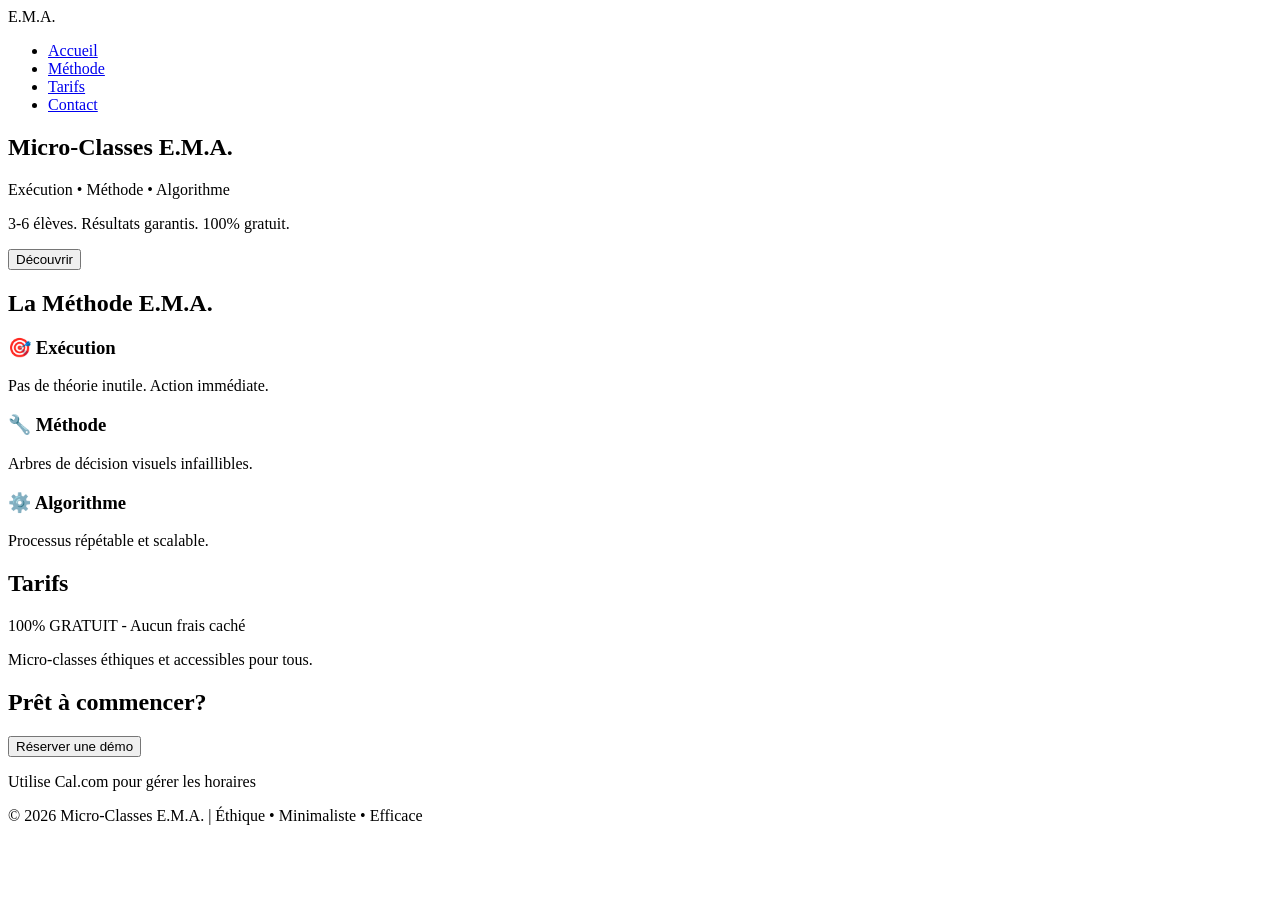
==== index.html @ 28895df2 "Create index.html" ====
<!DOCTYPE html>
<html lang="fr">
<head>
    <meta charset="UTF-8">
    <meta name="viewport" content="width=device-width, initial-scale=1.0">
    <title>Micro-Classes E.M.A. - Apprentissage Simplifié</title>
    <link rel="stylesheet" href="style.css">
</head>
<body>
    <nav class="navbar">
        <div class="logo">E.M.A.</div>
        <ul class="nav-links">
            <li><a href="#home">Accueil</a></li>
            <li><a href="#methode">Méthode</a></li>
            <li><a href="#tarifs">Tarifs</a></li>
            <li><a href="#contact">Contact</a></li>
        </ul>
    </nav>

    <section id="home" class="hero">
        <h1>Micro-Classes E.M.A.</h1>
        <p>Exécution • Méthode • Algorithme</p>
        <p class="subtitle">3-6 élèves. Résultats garantis. 100% gratuit.</p>
        <button class="btn-primary" onclick="scrollTo('#methode')">Découvrir</button>
    </section>

    <section id="methode" class="method">
        <h2>La Méthode E.M.A.</h2>
        <div class="cards">
            <div class="card">
                <h3>🎯 Exécution</h3>
                <p>Pas de théorie inutile. Action immédiate.</p>
            </div>
            <div class="card">
                <h3>🔧 Méthode</h3>
                <p>Arbres de décision visuels infaillibles.</p>
            </div>
            <div class="card">
                <h3>⚙️ Algorithme</h3>
                <p>Processus répétable et scalable.</p>
            </div>
        </div>
    </section>

    <section id="tarifs" class="pricing">
        <h2>Tarifs</h2>
        <p>100% GRATUIT - Aucun frais caché</p>
        <p class="note">Micro-classes éthiques et accessibles pour tous.</p>
    </section>

    <section id="contact" class="contact">
        <h2>Prêt à commencer?</h2>
        <button class="btn-primary" onclick="openCalendar()">Réserver une démo</button>
        <p class="calendar-note">Utilise Cal.com pour gérer les horaires</p>
    </section>

    <footer>
        <p>&copy; 2026 Micro-Classes E.M.A. | Éthique • Minimaliste • Efficace</p>
    </footer>

    <script src="script.js"></script>
</body>
</html>
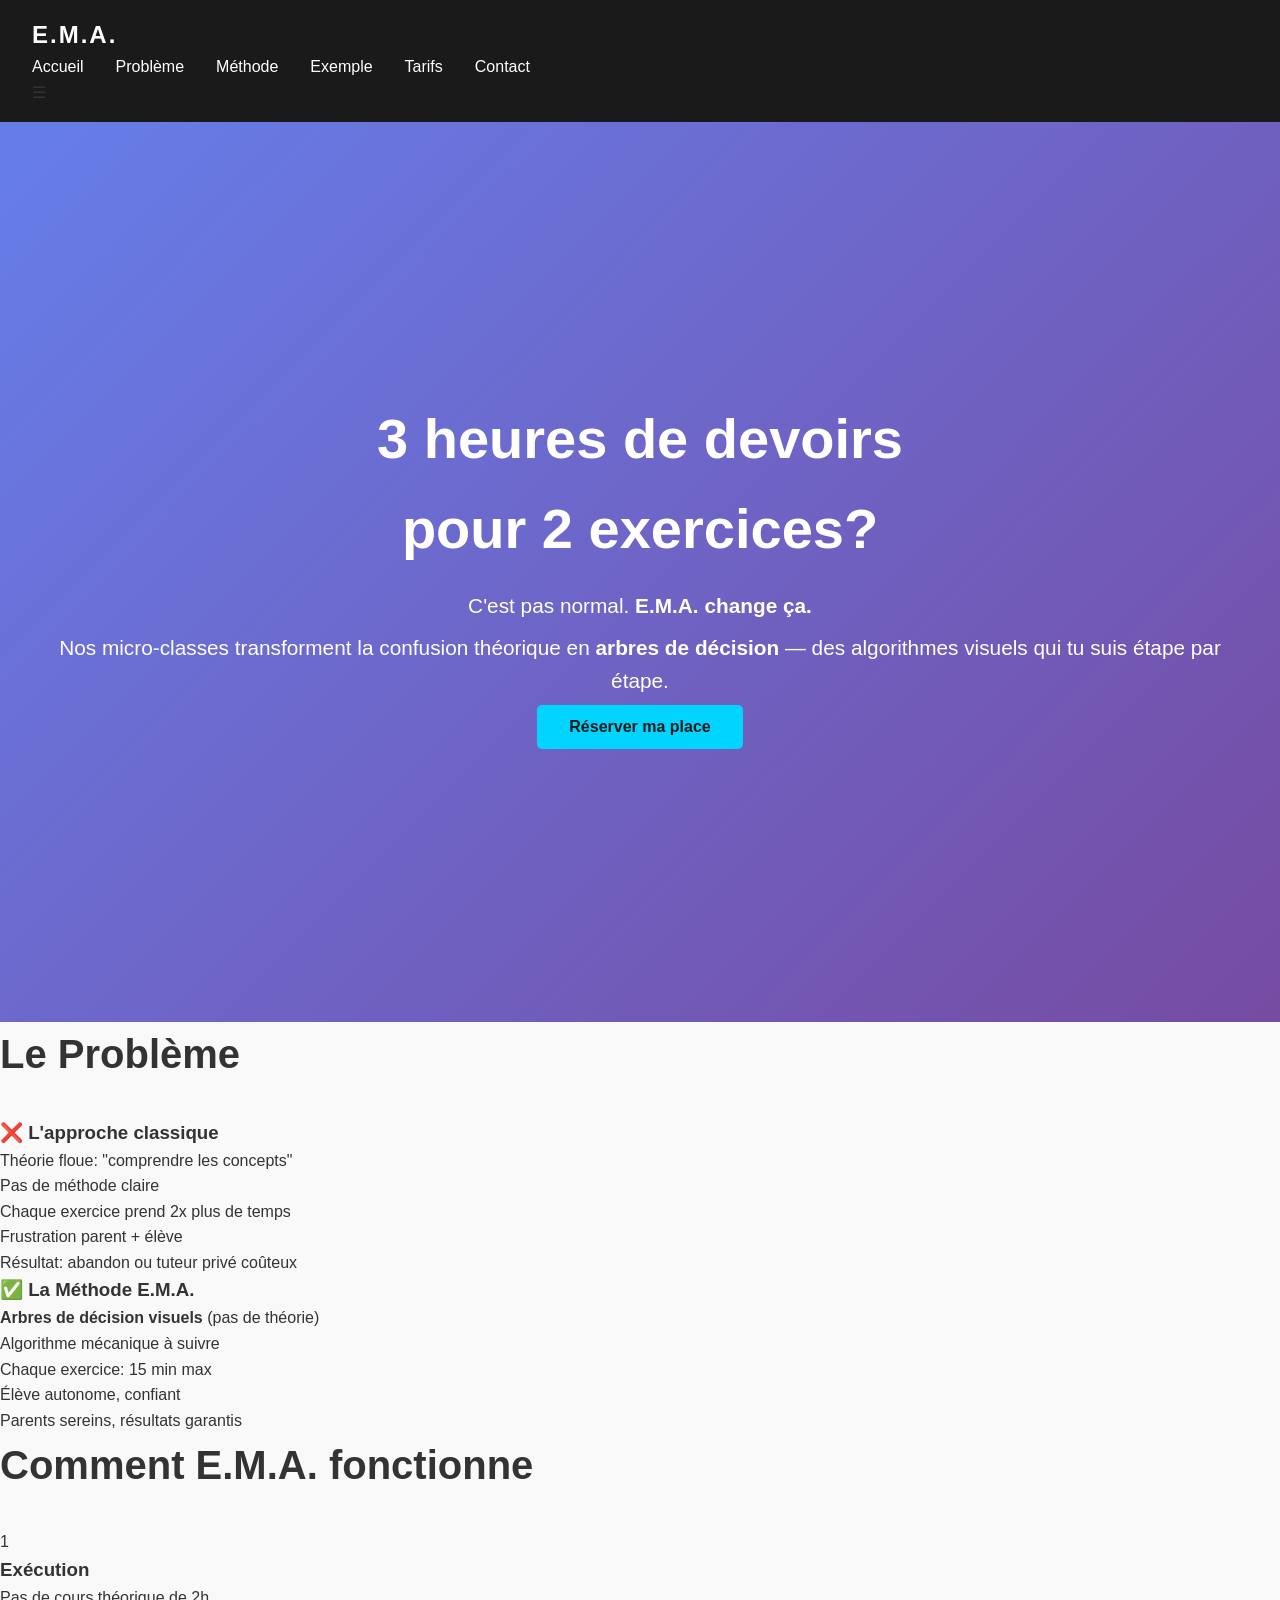
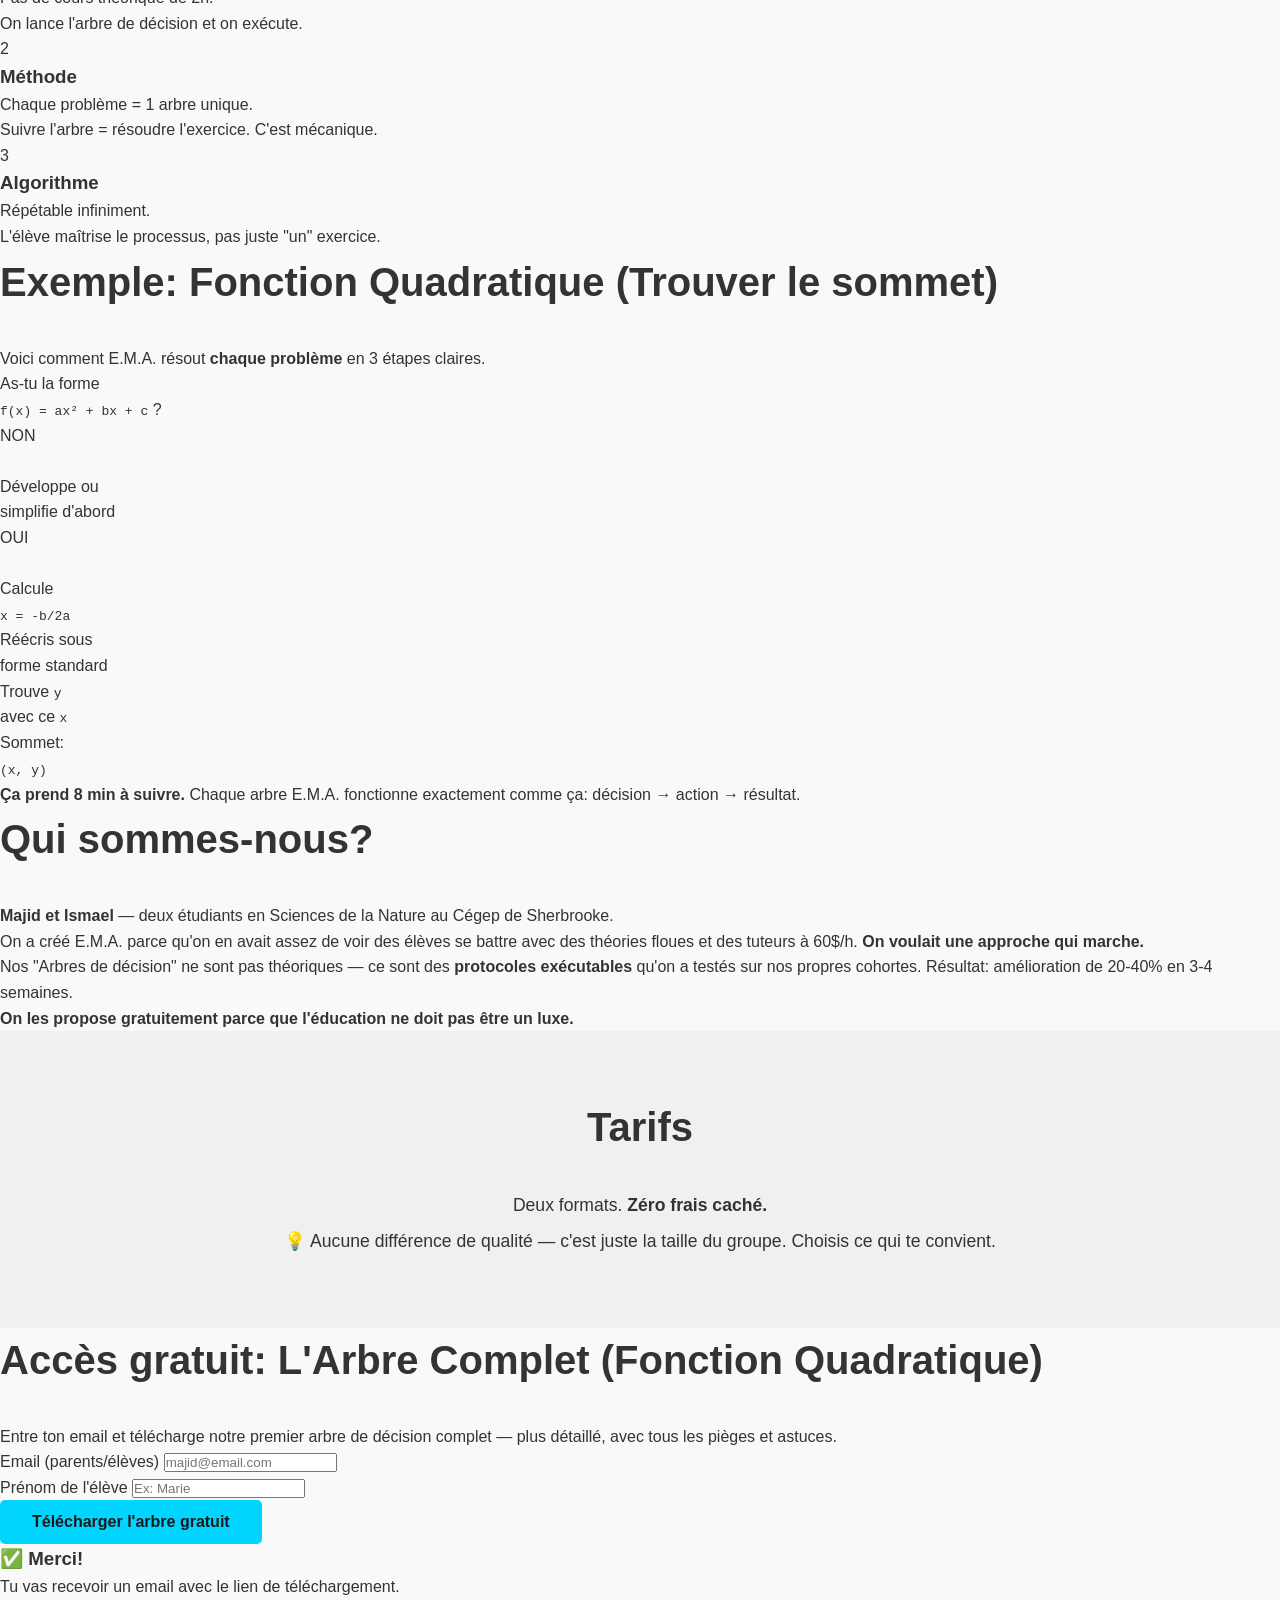
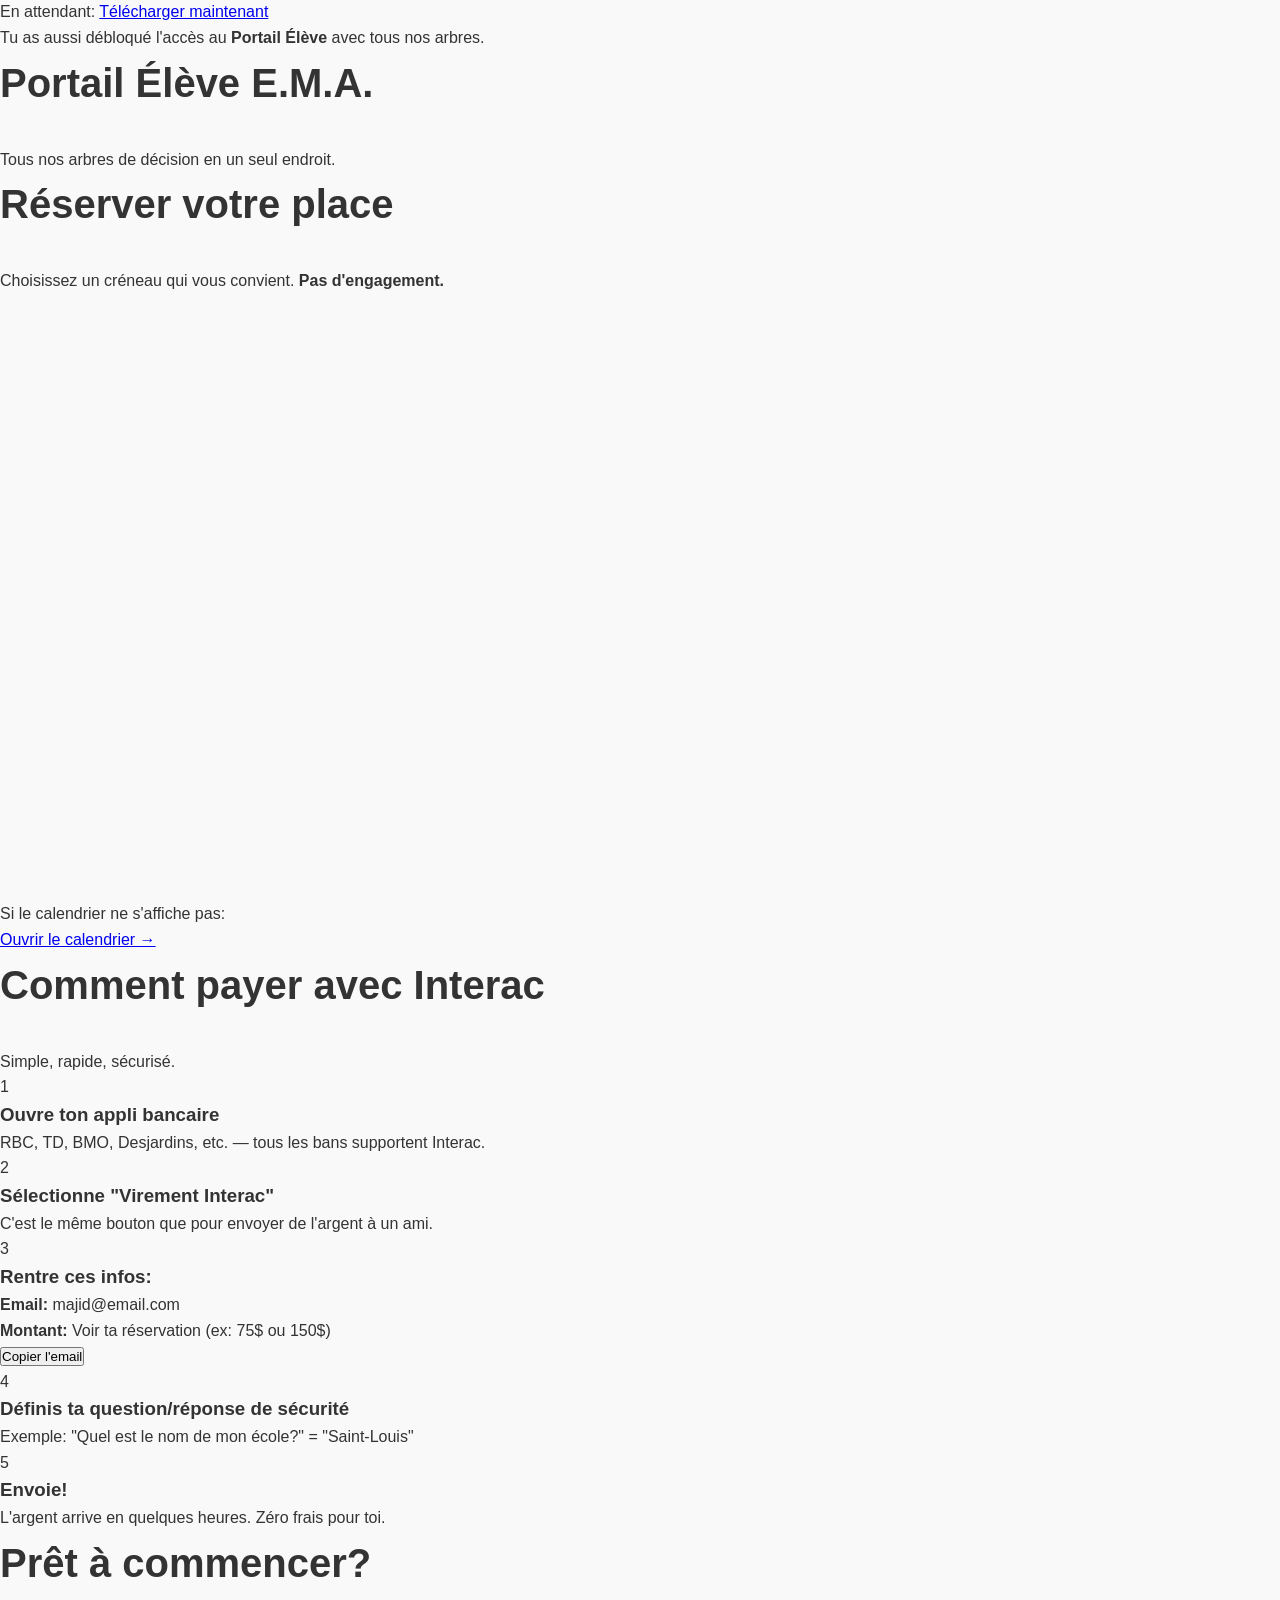
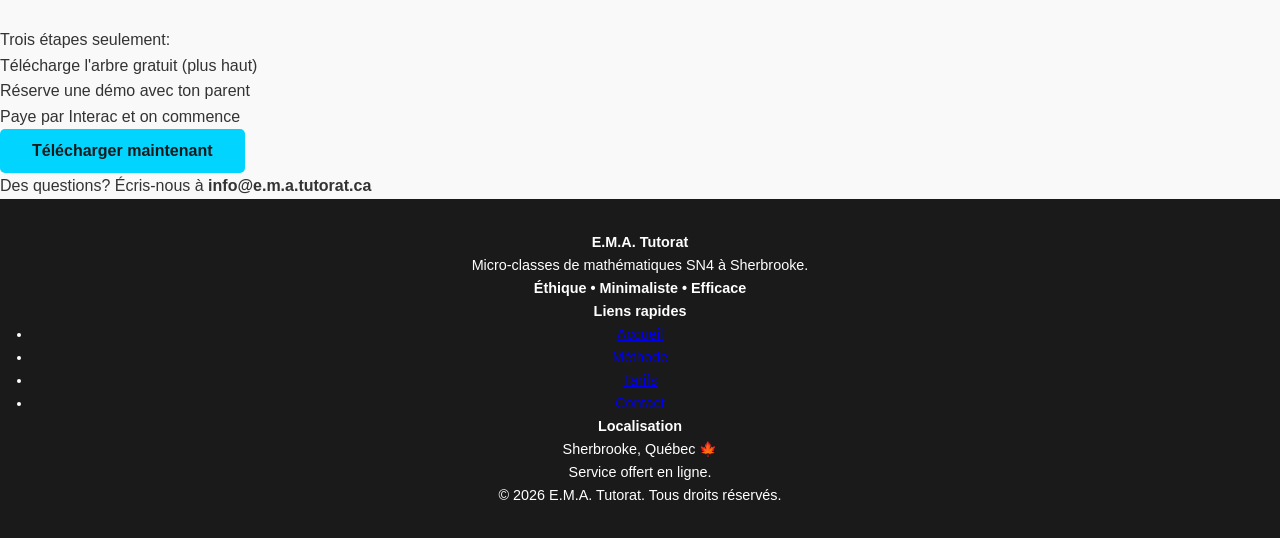
==== commit e860c8be: "Update index.html" ====
--- a/index.html
+++ b/index.html
@@ -3,61 +3,428 @@
 <head>
     <meta charset="UTF-8">
     <meta name="viewport" content="width=device-width, initial-scale=1.0">
-    <title>Micro-Classes E.M.A. - Apprentissage Simplifié</title>
+    <meta name="description" content="E.M.A. Tutorat - Micro-classes de mathématiques SN4 à Sherbrooke. Arbres de décision algorithmiques. Résultats garantis.">
+    <meta property="og:title" content="E.M.A. Tutorat - Apprentissage Simplifié">
+    <meta property="og:description" content="3-6 élèves. Exécution • Méthode • Algorithme">
+    <meta property="og:image" content="data:image/svg+xml,%3Csvg xmlns='http://www.w3.org/2000/svg' viewBox='0 0 1200 630'%3E%3Crect fill='%237C3AED' width='1200' height='630'/%3E%3Ctext x='50%25' y='50%25' dominant-baseline='middle' text-anchor='middle' font-size='96' fill='white' font-family='system-ui, sans-serif' font-weight='bold'%3EE.M.A. TUTORAT%3C/text%3E%3C/svg%3E">
+    <meta name="theme-color" content="#7C3AED">
+    
+    <!-- Favicon inline SVG -->
+    <link rel="icon" href="data:image/svg+xml,<svg xmlns='http://www.w3.org/2000/svg' viewBox='0 0 100 100'><circle cx='50' cy='50' r='45' fill='%237C3AED'/><text x='50' y='60' text-anchor='middle' font-size='60' fill='white' font-family='system-ui' font-weight='bold'>E</text></svg>">
+    
+    <!-- SEO Local (JSON-LD) -->
+    <script type="application/ld+json">
+    {
+      "@context": "https://schema.org",
+      "@type": "LocalBusiness",
+      "name": "E.M.A. Tutorat",
+      "description": "Micro-classes de mathématiques SN4",
+      "url": "https://amharokad-code.github.io/micro-classes-ema/",
+      "telephone": "+1-819-XXX-XXXX",
+      "address": {
+        "@type": "PostalAddress",
+        "streetAddress": "Sherbrooke",
+        "addressLocality": "Sherbrooke",
+        "addressRegion": "QC",
+        "postalCode": "J1H",
+        "addressCountry": "CA"
+      },
+      "areaServed": "Sherbrooke, Quebec",
+      "serviceType": "Tutorat en Mathématiques"
+    }
+    </script>
+    
+    <title>E.M.A. Tutorat | Micro-Classes de Mathématiques SN4 à Sherbrooke</title>
     <link rel="stylesheet" href="style.css">
 </head>
 <body>
-    <nav class="navbar">
+
+<!-- ========== NAVBAR ========== -->
+<nav class="navbar">
+    <div class="navbar-container">
         <div class="logo">E.M.A.</div>
         <ul class="nav-links">
-            <li><a href="#home">Accueil</a></li>
-            <li><a href="#methode">Méthode</a></li>
-            <li><a href="#tarifs">Tarifs</a></li>
-            <li><a href="#contact">Contact</a></li>
+            <li><a href="#hero" class="nav-link">Accueil</a></li>
+            <li><a href="#probleme" class="nav-link">Problème</a></li>
+            <li><a href="#methode" class="nav-link">Méthode</a></li>
+            <li><a href="#arbre" class="nav-link">Exemple</a></li>
+            <li><a href="#tarifs" class="nav-link">Tarifs</a></li>
+            <li><a href="#contact" class="nav-link">Contact</a></li>
         </ul>
-    </nav>
-
-    <section id="home" class="hero">
-        <h1>Micro-Classes E.M.A.</h1>
-        <p>Exécution • Méthode • Algorithme</p>
-        <p class="subtitle">3-6 élèves. Résultats garantis. 100% gratuit.</p>
-        <button class="btn-primary" onclick="scrollTo('#methode')">Découvrir</button>
-    </section>
-
-    <section id="methode" class="method">
-        <h2>La Méthode E.M.A.</h2>
-        <div class="cards">
-            <div class="card">
-                <h3>🎯 Exécution</h3>
-                <p>Pas de théorie inutile. Action immédiate.</p>
-            </div>
-            <div class="card">
-                <h3>🔧 Méthode</h3>
-                <p>Arbres de décision visuels infaillibles.</p>
-            </div>
-            <div class="card">
-                <h3>⚙️ Algorithme</h3>
-                <p>Processus répétable et scalable.</p>
-            </div>
-        </div>
-    </section>
-
-    <section id="tarifs" class="pricing">
+        <div class="mobile-toggle">☰</div>
+    </div>
+</nav>
+
+<!-- ========== HERO / ACCROCHE ========== -->
+<section id="hero" class="hero">
+    <div class="hero-content">
+        <h1 class="hero-title">
+            <span class="pain">3 heures de devoirs</span><br>
+            <span class="contrast">pour 2 exercices?</span>
+        </h1>
+        <p class="hero-subtitle">
+            C'est pas normal. <strong>E.M.A. change ça.</strong>
+        </p>
+        <p class="hero-description">
+            Nos micro-classes transforment la confusion théorique en <strong>arbres de décision</strong> — des algorithmes visuels qui tu suis étape par étape.
+        </p>
+        <button class="btn-primary btn-hero" onclick="scrollToSection('#lead-magnet')">
+            Réserver ma place
+        </button>
+    </div>
+</section>
+
+<!-- ========== SECTION PROBLÈME / SOLUTION ========== -->
+<section id="probleme" class="problem-solution">
+    <div class="container">
+        <h2>Le Problème</h2>
+        <div class="two-column">
+            <div class="col">
+                <h3>❌ L'approche classique</h3>
+                <ul>
+                    <li>Théorie floue: "comprendre les concepts"</li>
+                    <li>Pas de méthode claire</li>
+                    <li>Chaque exercice prend 2x plus de temps</li>
+                    <li>Frustration parent + élève</li>
+                    <li>Résultat: abandon ou tuteur privé coûteux</li>
+                </ul>
+            </div>
+            <div class="col">
+                <h3>✅ La Méthode E.M.A.</h3>
+                <ul>
+                    <li><strong>Arbres de décision visuels</strong> (pas de théorie)</li>
+                    <li>Algorithme mécanique à suivre</li>
+                    <li>Chaque exercice: 15 min max</li>
+                    <li>Élève autonome, confiant</li>
+                    <li>Parents sereins, résultats garantis</li>
+                </ul>
+            </div>
+        </div>
+    </div>
+</section>
+
+<!-- ========== SECTION MÉTHODE ========== -->
+<section id="methode" class="method-section">
+    <div class="container">
+        <h2>Comment E.M.A. fonctionne</h2>
+        <div class="method-grid">
+            <div class="method-card">
+                <div class="method-number">1</div>
+                <h3>Exécution</h3>
+                <p>
+                    Pas de cours théorique de 2h. <br>
+                    On lance l'arbre de décision et on exécute.
+                </p>
+            </div>
+            <div class="method-card">
+                <div class="method-number">2</div>
+                <h3>Méthode</h3>
+                <p>
+                    Chaque problème = 1 arbre unique. <br>
+                    Suivre l'arbre = résoudre l'exercice. C'est mécanique.
+                </p>
+            </div>
+            <div class="method-card">
+                <div class="method-number">3</div>
+                <h3>Algorithme</h3>
+                <p>
+                    Répétable infiniment. <br>
+                    L'élève maîtrise le processus, pas juste "un" exercice.
+                </p>
+            </div>
+        </div>
+    </div>
+</section>
+
+<!-- ========== SECTION ARBRE VISUEL ========== -->
+<section id="arbre" class="tree-section">
+    <div class="container">
+        <h2>Exemple: Fonction Quadratique (Trouver le sommet)</h2>
+        <p class="section-subtitle">
+            Voici comment E.M.A. résout <strong>chaque problème</strong> en 3 étapes claires.
+        </p>
+        
+        <!-- Arbre de décision en CSS -->
+        <div class="decision-tree">
+            <div class="tree-node root">
+                <span class="node-text">As-tu la forme<br><code>f(x) = ax² + bx + c</code> ?</span>
+            </div>
+            
+            <div class="tree-branches">
+                <div class="branch left-branch"></div>
+                <div class="branch right-branch"></div>
+            </div>
+            
+            <div class="tree-level-2">
+                <div class="tree-node child">
+                    <span class="node-text">NON<br><br>Développe ou<br>simplifie d'abord</span>
+                </div>
+                <div class="tree-node child">
+                    <span class="node-text">OUI<br><br>Calcule<br><code>x = -b/2a</code></span>
+                </div>
+            </div>
+            
+            <div class="tree-branches-2">
+                <div class="branch-2 left"></div>
+                <div class="branch-2 right"></div>
+            </div>
+            
+            <div class="tree-level-3">
+                <div class="tree-node leaf">
+                    <span class="node-text">Réécris sous<br>forme standard</span>
+                </div>
+                <div class="tree-node leaf">
+                    <span class="node-text">Trouve <code>y</code><br>avec ce <code>x</code></span>
+                </div>
+                <div class="tree-node leaf">
+                    <span class="node-text">Sommet:<br><code>(x, y)</code></span>
+                </div>
+            </div>
+        </div>
+        
+        <p class="tree-note">
+            <strong>Ça prend 8 min à suivre.</strong> Chaque arbre E.M.A. fonctionne exactement comme ça: décision → action → résultat.
+        </p>
+    </div>
+</section>
+
+<!-- ========== SECTION QUI SOMMES-NOUS ========== -->
+<section id="about" class="about">
+    <div class="container">
+        <h2>Qui sommes-nous?</h2>
+        <div class="about-content">
+            <p>
+                <strong>Majid et Ismael</strong> — deux étudiants en Sciences de la Nature au Cégep de Sherbrooke.
+            </p>
+            <p>
+                On a créé E.M.A. parce qu'on en avait assez de voir des élèves se battre avec des théories floues 
+                et des tuteurs à 60$/h. <strong>On voulait une approche qui marche.</strong>
+            </p>
+            <p>
+                Nos "Arbres de décision" ne sont pas théoriques — ce sont des <strong>protocoles exécutables</strong> 
+                qu'on a testés sur nos propres cohortes. Résultat: amélioration de 20-40% en 3-4 semaines.
+            </p>
+            <p>
+                <strong>On les propose gratuitement parce que l'éducation ne doit pas être un luxe.</strong>
+            </p>
+        </div>
+    </div>
+</section>
+
+<!-- ========== SECTION TARIFS ========== -->
+<section id="tarifs" class="pricing">
+    <div class="container">
         <h2>Tarifs</h2>
-        <p>100% GRATUIT - Aucun frais caché</p>
-        <p class="note">Micro-classes éthiques et accessibles pour tous.</p>
-    </section>
-
-    <section id="contact" class="contact">
+        <p class="pricing-subtitle">
+            Deux formats. <strong>Zéro frais caché.</strong>
+        </p>
+        
+        <div class="pricing-grid" id="pricing-grid">
+            <!-- Généré par JavaScript depuis CONFIG.TARIFS -->
+        </div>
+        
+        <p class="pricing-note">
+            💡 Aucune différence de qualité — c'est juste la taille du groupe. Choisis ce qui te convient.
+        </p>
+    </div>
+</section>
+
+<!-- ========== SECTION LEAD MAGNET ========== -->
+<section id="lead-magnet" class="lead-magnet">
+    <div class="container">
+        <h2>Accès gratuit: L'Arbre Complet (Fonction Quadratique)</h2>
+        <p class="lead-subtitle">
+            Entre ton email et télécharge notre premier arbre de décision complet — plus détaillé, avec tous les pièges et astuces.
+        </p>
+        
+        <form id="lead-form" class="lead-form">
+            <div class="form-group">
+                <label for="email">Email (parents/élèves)</label>
+                <input 
+                    type="email" 
+                    id="email" 
+                    name="email" 
+                    placeholder="majid@email.com"
+                    required
+                >
+            </div>
+            
+            <div class="form-group">
+                <label for="nom">Prénom de l'élève</label>
+                <input 
+                    type="text" 
+                    id="nom" 
+                    name="nom" 
+                    placeholder="Ex: Marie"
+                    required
+                >
+            </div>
+            
+            <button type="submit" class="btn-primary">
+                Télécharger l'arbre gratuit
+            </button>
+        </form>
+        
+        <div id="form-confirmation" class="form-confirmation hidden">
+            <h3>✅ Merci!</h3>
+            <p>Tu vas recevoir un email avec le lien de téléchargement.</p>
+            <p>
+                En attendant: 
+                <a href="#" id="direct-download-link" target="_blank" class="btn-link">
+                    Télécharger maintenant
+                </a>
+            </p>
+            <p class="confirmation-note">
+                Tu as aussi débloqué l'accès au <strong>Portail Élève</strong> avec tous nos arbres.
+            </p>
+        </div>
+    </div>
+</section>
+
+<!-- ========== SECTION PORTAIL ÉLÈVE ========== -->
+<section id="portal" class="portal hidden">
+    <div class="container">
+        <h2>Portail Élève E.M.A.</h2>
+        <p class="portal-subtitle">
+            Tous nos arbres de décision en un seul endroit.
+        </p>
+        
+        <div class="portal-grid" id="portal-grid">
+            <!-- Généré par JavaScript depuis CONFIG.ARBRES -->
+        </div>
+    </div>
+</section>
+
+<!-- ========== SECTION RÉSERVATION ========== -->
+<section id="reservation" class="reservation">
+    <div class="container">
+        <h2>Réserver votre place</h2>
+        <p class="reservation-subtitle">
+            Choisissez un créneau qui vous convient. <strong>Pas d'engagement.</strong>
+        </p>
+        
+        <!-- Cal.com embed -->
+        <div class="calendar-embed">
+            <iframe 
+                src="https://cal.com/majid/micro-classe?embed=true&layout=month"
+                style="border:none;border-radius:12px;width:100%;height:600px;"
+                frameborder="0"
+                title="Calendrier de réservation E.M.A."
+            ></iframe>
+        </div>
+        
+        <!-- Fallback si l'embed ne charge pas -->
+        <div class="calendar-fallback">
+            <p>Si le calendrier ne s'affiche pas:</p>
+            <a href="https://cal.com/majid/micro-classe" target="_blank" class="btn-secondary">
+                Ouvrir le calendrier →
+            </a>
+        </div>
+    </div>
+</section>
+
+<!-- ========== SECTION PAIEMENT INTERAC ========== -->
+<section id="interac" class="interac-payment">
+    <div class="container">
+        <h2>Comment payer avec Interac</h2>
+        <p class="interac-subtitle">
+            Simple, rapide, sécurisé.
+        </p>
+        
+        <div class="interac-steps">
+            <div class="step">
+                <div class="step-number">1</div>
+                <h3>Ouvre ton appli bancaire</h3>
+                <p>RBC, TD, BMO, Desjardins, etc. — tous les bans supportent Interac.</p>
+            </div>
+            
+            <div class="step">
+                <div class="step-number">2</div>
+                <h3>Sélectionne "Virement Interac"</h3>
+                <p>C'est le même bouton que pour envoyer de l'argent à un ami.</p>
+            </div>
+            
+            <div class="step">
+                <div class="step-number">3</div>
+                <h3>Rentre ces infos:</h3>
+                <div class="interac-details">
+                    <p><strong>Email:</strong> <span id="interac-email-display">majid@email.com</span></p>
+                    <p><strong>Montant:</strong> Voir ta réservation (ex: 75$ ou 150$)</p>
+                    <button class="btn-copy" onclick="copyToClipboard(document.getElementById('interac-email-display').textContent)">
+                        Copier l'email
+                    </button>
+                </div>
+            </div>
+            
+            <div class="step">
+                <div class="step-number">4</div>
+                <h3>Définis ta question/réponse de sécurité</h3>
+                <p>Exemple: "Quel est le nom de mon école?" = "Saint-Louis"</p>
+            </div>
+            
+            <div class="step">
+                <div class="step-number">5</div>
+                <h3>Envoie!</h3>
+                <p>L'argent arrive en quelques heures. Zéro frais pour toi.</p>
+            </div>
+        </div>
+    </div>
+</section>
+
+<!-- ========== SECTION CONTACT CTA ========== -->
+<section id="contact" class="contact-cta">
+    <div class="container">
         <h2>Prêt à commencer?</h2>
-        <button class="btn-primary" onclick="openCalendar()">Réserver une démo</button>
-        <p class="calendar-note">Utilise Cal.com pour gérer les horaires</p>
-    </section>
-
-    <footer>
-        <p>&copy; 2026 Micro-Classes E.M.A. | Éthique • Minimaliste • Efficace</p>
-    </footer>
-
-    <script src="script.js"></script>
+        <p>
+            Trois étapes seulement:
+        </p>
+        <ol class="cta-steps">
+            <li>Télécharge l'arbre gratuit (plus haut)</li>
+            <li>Réserve une démo avec ton parent</li>
+            <li>Paye par Interac et on commence</li>
+        </ol>
+        
+        <button class="btn-primary btn-large" onclick="scrollToSection('#lead-magnet')">
+            Télécharger maintenant
+        </button>
+        
+        <p class="contact-note">
+            Des questions? Écris-nous à <strong>info@e.m.a.tutorat.ca</strong>
+        </p>
+    </div>
+</section>
+
+<!-- ========== FOOTER ========== -->
+<footer class="footer">
+    <div class="container">
+        <div class="footer-content">
+            <div class="footer-section">
+                <h4>E.M.A. Tutorat</h4>
+                <p>Micro-classes de mathématiques SN4 à Sherbrooke.</p>
+                <p><strong>Éthique • Minimaliste • Efficace</strong></p>
+            </div>
+            <div class="footer-section">
+                <h4>Liens rapides</h4>
+                <ul>
+                    <li><a href="#hero">Accueil</a></li>
+                    <li><a href="#methode">Méthode</a></li>
+                    <li><a href="#tarifs">Tarifs</a></li>
+                    <li><a href="#contact">Contact</a></li>
+                </ul>
+            </div>
+            <div class="footer-section">
+                <h4>Localisation</h4>
+                <p>Sherbrooke, Québec 🍁</p>
+                <p>Service offert en ligne.</p>
+            </div>
+        </div>
+        <div class="footer-bottom">
+            <p>&copy; 2026 E.M.A. Tutorat. Tous droits réservés.</p>
+        </div>
+    </div>
+</footer>
+
+<!-- ========== SCRIPTS ========== -->
+<script src="app.js"></script>
 </body>
 </html>
--- a/style.css
+++ b/style.css
@@ -0,0 +1,199 @@
+* {
+    margin: 0;
+    padding: 0;
+    box-sizing: border-box;
+}
+
+body {
+    font-family: 'Segoe UI', Tahoma, Geneva, Verdana, sans-serif;
+    line-height: 1.6;
+    color: #333;
+    background: #f9f9f9;
+}
+
+/* NAVBAR */
+.navbar {
+    background: #1a1a1a;
+    padding: 1rem 2rem;
+    display: flex;
+    justify-content: space-between;
+    align-items: center;
+    position: sticky;
+    top: 0;
+    z-index: 100;
+}
+
+.logo {
+    font-size: 1.5rem;
+    font-weight: bold;
+    color: #fff;
+    letter-spacing: 2px;
+}
+
+.nav-links {
+    display: flex;
+    list-style: none;
+    gap: 2rem;
+}
+
+.nav-links a {
+    color: #fff;
+    text-decoration: none;
+    transition: color 0.3s;
+}
+
+.nav-links a:hover {
+    color: #00d4ff;
+}
+
+/* HERO */
+.hero {
+    background: linear-gradient(135deg, #667eea 0%, #764ba2 100%);
+    color: white;
+    text-align: center;
+    padding: 8rem 2rem;
+    min-height: 100vh;
+    display: flex;
+    flex-direction: column;
+    justify-content: center;
+    align-items: center;
+}
+
+.hero h1 {
+    font-size: 3.5rem;
+    margin-bottom: 1rem;
+    font-weight: 700;
+}
+
+.hero p {
+    font-size: 1.3rem;
+    margin-bottom: 0.5rem;
+}
+
+.subtitle {
+    font-size: 1.1rem;
+    margin-bottom: 2rem;
+    opacity: 0.9;
+}
+
+/* BUTTONS */
+.btn-primary {
+    background: #00d4ff;
+    color: #1a1a1a;
+    padding: 0.8rem 2rem;
+    border: none;
+    border-radius: 5px;
+    font-size: 1rem;
+    font-weight: bold;
+    cursor: pointer;
+    transition: transform 0.3s, box-shadow 0.3s;
+}
+
+.btn-primary:hover {
+    transform: scale(1.05);
+    box-shadow: 0 5px 20px rgba(0, 212, 255, 0.4);
+}
+
+/* SECTIONS */
+.method, .pricing, .contact {
+    padding: 4rem 2rem;
+    text-align: center;
+}
+
+.method {
+    background: white;
+}
+
+.pricing {
+    background: #f0f0f0;
+}
+
+.contact {
+    background: #1a1a1a;
+    color: white;
+}
+
+h2 {
+    font-size: 2.5rem;
+    margin-bottom: 2rem;
+    color: #333;
+}
+
+.contact h2 {
+    color: white;
+}
+
+/* CARDS */
+.cards {
+    display: grid;
+    grid-template-columns: repeat(auto-fit, minmax(250px, 1fr));
+    gap: 2rem;
+    max-width: 1200px;
+    margin: 0 auto;
+}
+
+.card {
+    background: #f9f9f9;
+    padding: 2rem;
+    border-radius: 8px;
+    box-shadow: 0 2px 10px rgba(0, 0, 0, 0.1);
+    transition: transform 0.3s;
+}
+
+.card:hover {
+    transform: translateY(-5px);
+}
+
+.card h3 {
+    font-size: 1.5rem;
+    margin-bottom: 1rem;
+    color: #667eea;
+}
+
+.card p {
+    color: #666;
+}
+
+/* PRICING */
+.pricing p {
+    font-size: 1.1rem;
+    margin-bottom: 0.5rem;
+    color: #333;
+}
+
+.note {
+    font-style: italic;
+    color: #666;
+    margin-top: 1rem;
+}
+
+.calendar-note {
+    color: #999;
+    font-size: 0.9rem;
+    margin-top: 1rem;
+}
+
+/* FOOTER */
+footer {
+    background: #1a1a1a;
+    color: white;
+    text-align: center;
+    padding: 2rem;
+    font-size: 0.9rem;
+}
+
+/* RESPONSIVE */
+@media (max-width: 768px) {
+    .hero h1 {
+        font-size: 2rem;
+    }
+    
+    .nav-links {
+        gap: 1rem;
+        font-size: 0.9rem;
+    }
+    
+    .cards {
+        grid-template-columns: 1fr;
+    }
+}
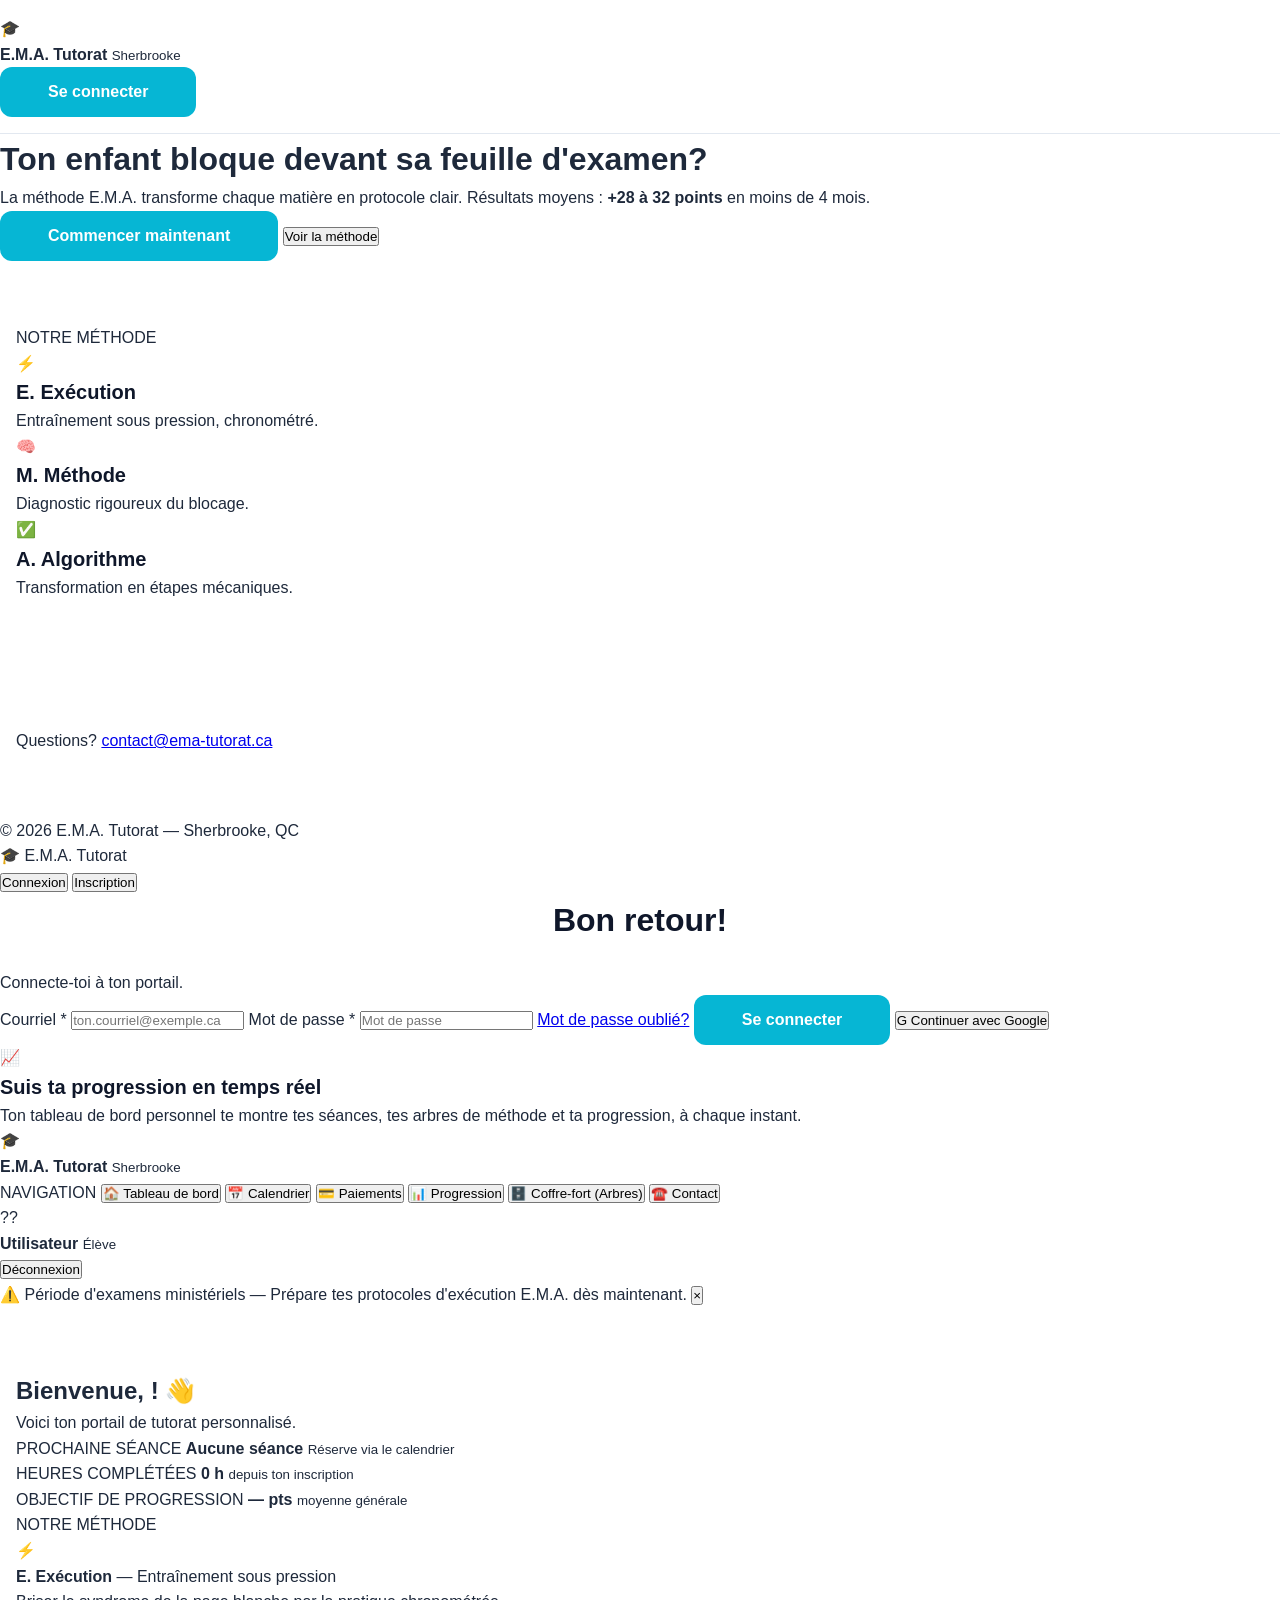
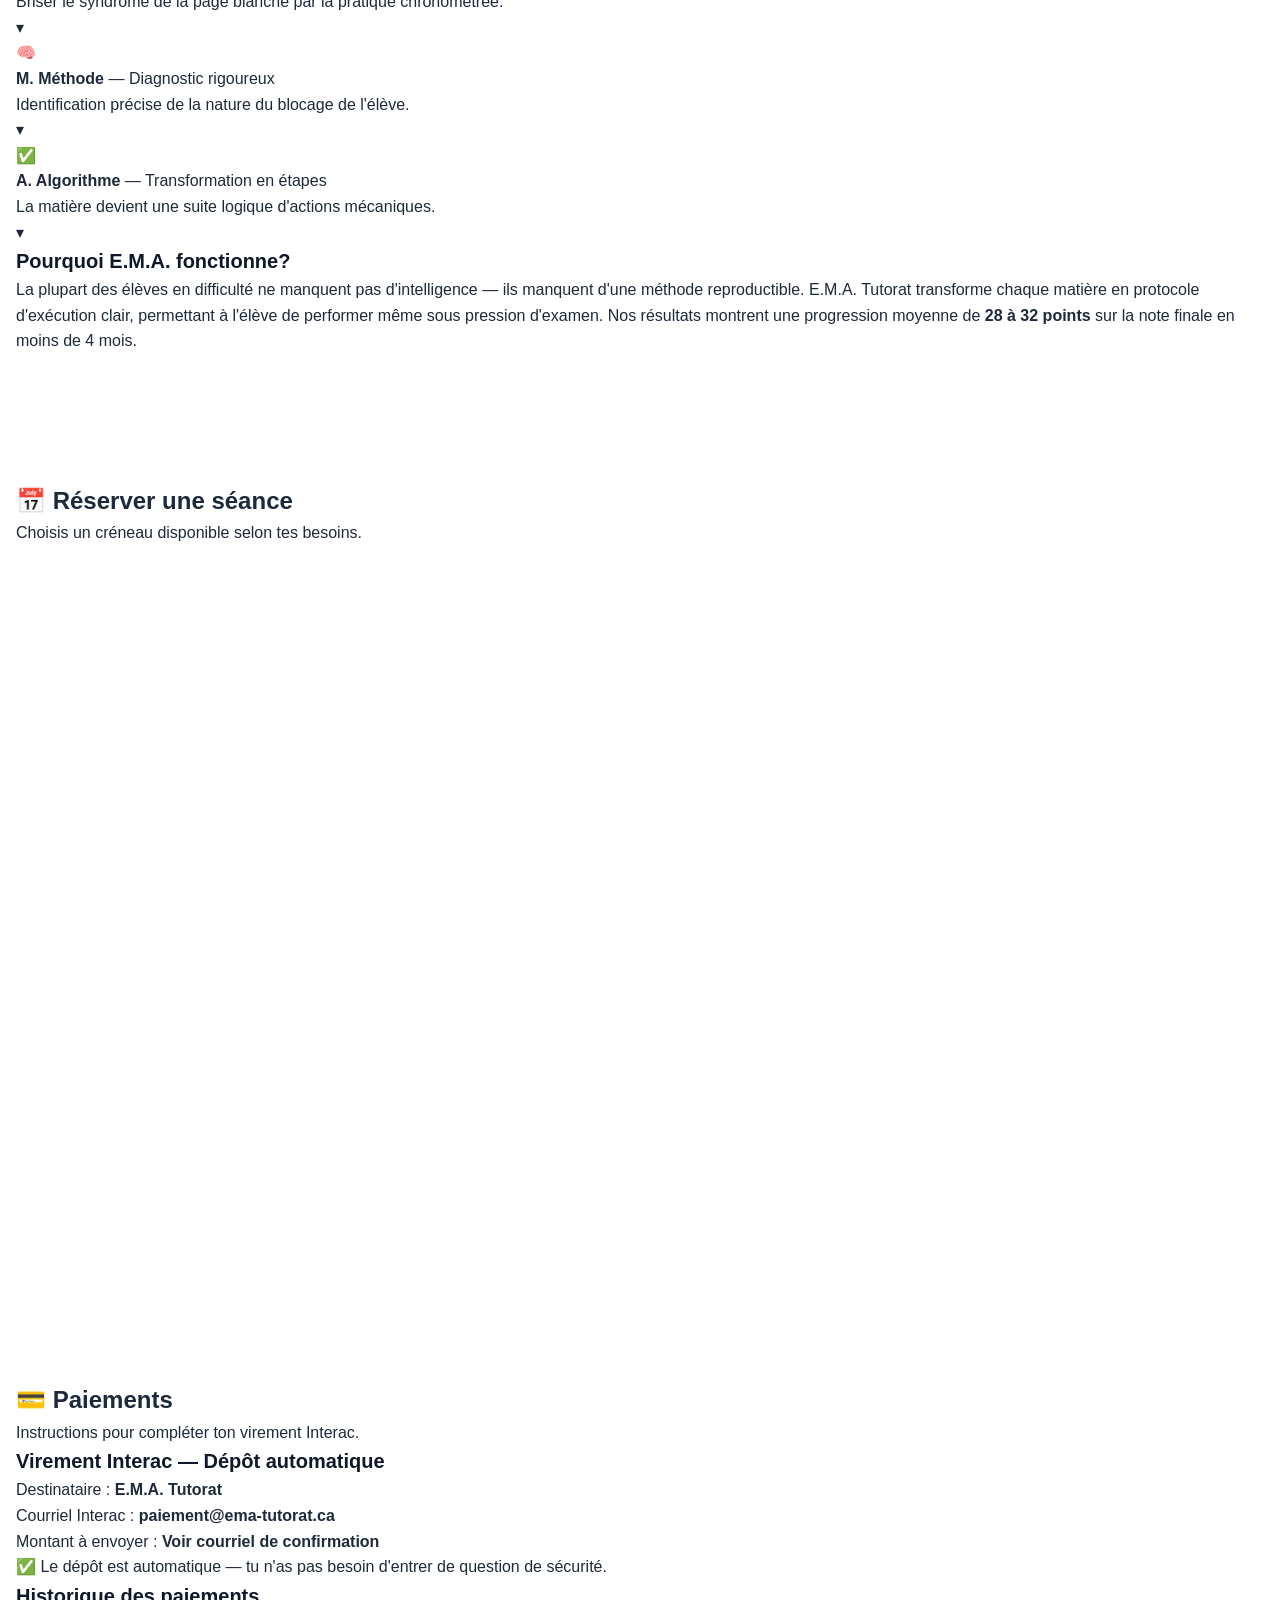
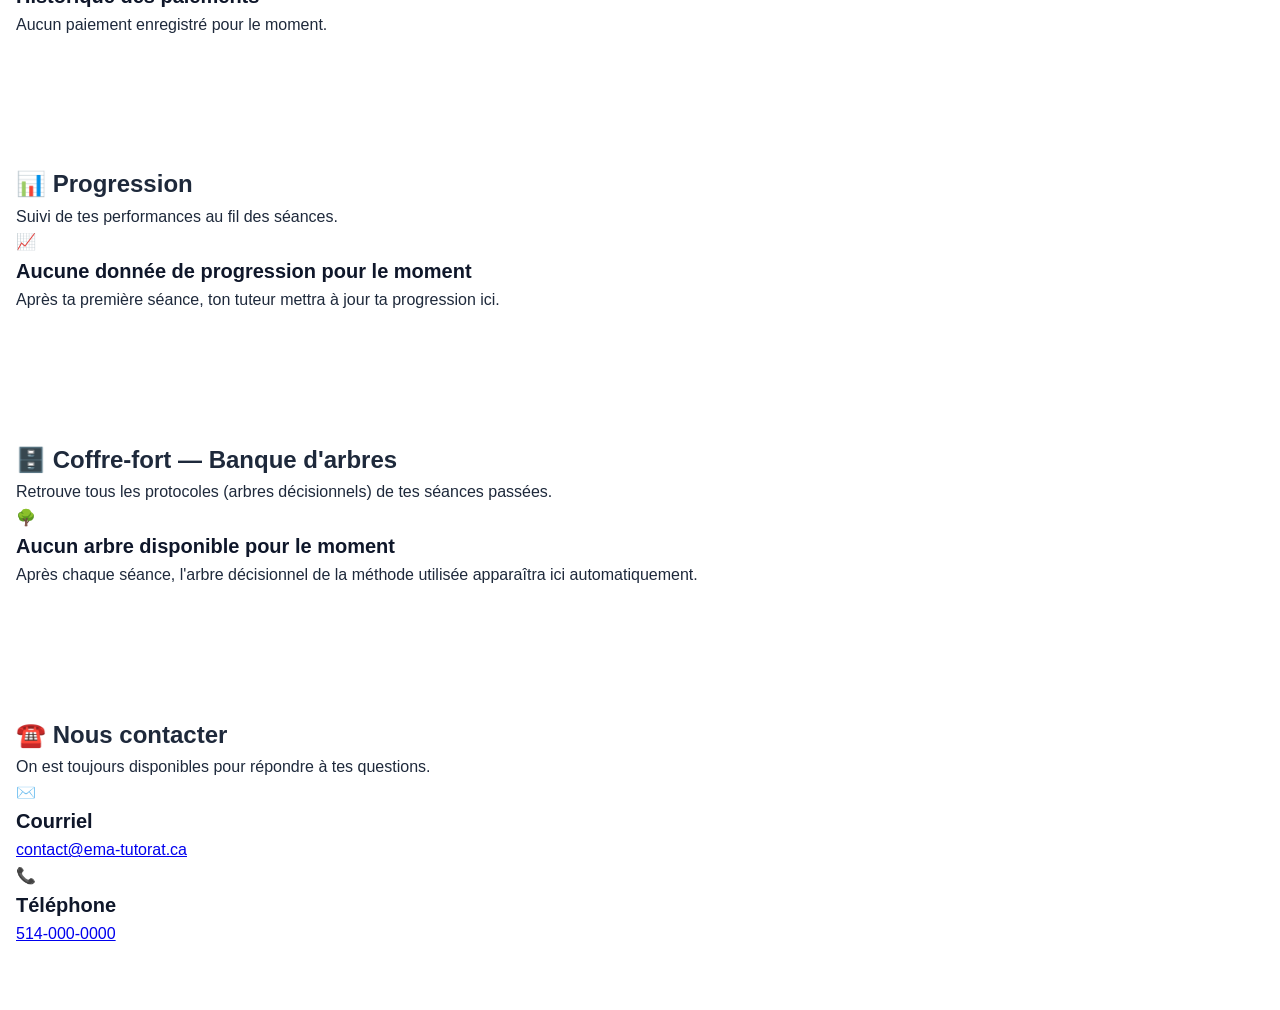
==== commit 9fb24578: "Update index.html" ====
--- a/index.html
+++ b/index.html
@@ -1,430 +1,379 @@
 <!DOCTYPE html>
-<html lang="fr">
+<html lang="fr-CA">
 <head>
-    <meta charset="UTF-8">
-    <meta name="viewport" content="width=device-width, initial-scale=1.0">
-    <meta name="description" content="E.M.A. Tutorat - Micro-classes de mathématiques SN4 à Sherbrooke. Arbres de décision algorithmiques. Résultats garantis.">
-    <meta property="og:title" content="E.M.A. Tutorat - Apprentissage Simplifié">
-    <meta property="og:description" content="3-6 élèves. Exécution • Méthode • Algorithme">
-    <meta property="og:image" content="data:image/svg+xml,%3Csvg xmlns='http://www.w3.org/2000/svg' viewBox='0 0 1200 630'%3E%3Crect fill='%237C3AED' width='1200' height='630'/%3E%3Ctext x='50%25' y='50%25' dominant-baseline='middle' text-anchor='middle' font-size='96' fill='white' font-family='system-ui, sans-serif' font-weight='bold'%3EE.M.A. TUTORAT%3C/text%3E%3C/svg%3E">
-    <meta name="theme-color" content="#7C3AED">
-    
-    <!-- Favicon inline SVG -->
-    <link rel="icon" href="data:image/svg+xml,<svg xmlns='http://www.w3.org/2000/svg' viewBox='0 0 100 100'><circle cx='50' cy='50' r='45' fill='%237C3AED'/><text x='50' y='60' text-anchor='middle' font-size='60' fill='white' font-family='system-ui' font-weight='bold'>E</text></svg>">
-    
-    <!-- SEO Local (JSON-LD) -->
-    <script type="application/ld+json">
-    {
-      "@context": "https://schema.org",
-      "@type": "LocalBusiness",
-      "name": "E.M.A. Tutorat",
-      "description": "Micro-classes de mathématiques SN4",
-      "url": "https://amharokad-code.github.io/micro-classes-ema/",
-      "telephone": "+1-819-XXX-XXXX",
-      "address": {
-        "@type": "PostalAddress",
-        "streetAddress": "Sherbrooke",
-        "addressLocality": "Sherbrooke",
-        "addressRegion": "QC",
-        "postalCode": "J1H",
-        "addressCountry": "CA"
-      },
-      "areaServed": "Sherbrooke, Quebec",
-      "serviceType": "Tutorat en Mathématiques"
-    }
-    </script>
-    
-    <title>E.M.A. Tutorat | Micro-Classes de Mathématiques SN4 à Sherbrooke</title>
-    <link rel="stylesheet" href="style.css">
+<meta charset="UTF-8">
+<meta name="viewport" content="width=device-width, initial-scale=1.0">
+<title>E.M.A. Tutorat — Réussis avec une méthode, pas de la chance</title>
+<meta name="description" content="Tutorat privé et micro-classes à Sherbrooke. Méthode E.M.A. : Exécution, Méthode, Algorithme.">
+<link rel="stylesheet" href="style.css">
 </head>
 <body>
 
-<!-- ========== NAVBAR ========== -->
-<nav class="navbar">
-    <div class="navbar-container">
-        <div class="logo">E.M.A.</div>
-        <ul class="nav-links">
-            <li><a href="#hero" class="nav-link">Accueil</a></li>
-            <li><a href="#probleme" class="nav-link">Problème</a></li>
-            <li><a href="#methode" class="nav-link">Méthode</a></li>
-            <li><a href="#arbre" class="nav-link">Exemple</a></li>
-            <li><a href="#tarifs" class="nav-link">Tarifs</a></li>
-            <li><a href="#contact" class="nav-link">Contact</a></li>
-        </ul>
-        <div class="mobile-toggle">☰</div>
-    </div>
-</nav>
-
-<!-- ========== HERO / ACCROCHE ========== -->
-<section id="hero" class="hero">
-    <div class="hero-content">
-        <h1 class="hero-title">
-            <span class="pain">3 heures de devoirs</span><br>
-            <span class="contrast">pour 2 exercices?</span>
-        </h1>
-        <p class="hero-subtitle">
-            C'est pas normal. <strong>E.M.A. change ça.</strong>
-        </p>
-        <p class="hero-description">
-            Nos micro-classes transforment la confusion théorique en <strong>arbres de décision</strong> — des algorithmes visuels qui tu suis étape par étape.
-        </p>
-        <button class="btn-primary btn-hero" onclick="scrollToSection('#lead-magnet')">
-            Réserver ma place
-        </button>
-    </div>
-</section>
-
-<!-- ========== SECTION PROBLÈME / SOLUTION ========== -->
-<section id="probleme" class="problem-solution">
-    <div class="container">
-        <h2>Le Problème</h2>
-        <div class="two-column">
-            <div class="col">
-                <h3>❌ L'approche classique</h3>
-                <ul>
-                    <li>Théorie floue: "comprendre les concepts"</li>
-                    <li>Pas de méthode claire</li>
-                    <li>Chaque exercice prend 2x plus de temps</li>
-                    <li>Frustration parent + élève</li>
-                    <li>Résultat: abandon ou tuteur privé coûteux</li>
-                </ul>
+<!-- ============================================
+     VUE 1 : LANDING PAGE PUBLIQUE (résumé bref)
+     ============================================ -->
+<div id="view-landing" class="view active">
+
+  <nav class="navbar">
+    <div class="nav-logo">
+      <span class="logo-icon">🎓</span>
+      <div>
+        <strong>E.M.A. Tutorat</strong>
+        <small>Sherbrooke</small>
+      </div>
+    </div>
+    <button class="btn btn-primary" onclick="goToAuth('login')">Se connecter</button>
+  </nav>
+
+  <header class="hero-compact">
+    <h1>Ton enfant bloque devant sa feuille d'examen?</h1>
+    <p class="hero-sub">
+      La méthode E.M.A. transforme chaque matière en protocole clair.
+      Résultats moyens : <strong>+28 à 32 points</strong> en moins de 4 mois.
+    </p>
+    <div class="hero-cta">
+      <button class="btn btn-primary btn-lg" onclick="goToAuth('signup')">Commencer maintenant</button>
+      <button class="btn btn-ghost btn-lg" onclick="scrollToSection('methode-preview')">Voir la méthode</button>
+    </div>
+  </header>
+
+  <section id="methode-preview" class="methode-preview">
+    <span class="badge">NOTRE MÉTHODE</span>
+    <div class="methode-grid">
+      <div class="methode-card">
+        <span class="methode-icon">⚡</span>
+        <h3>E. Exécution</h3>
+        <p>Entraînement sous pression, chronométré.</p>
+      </div>
+      <div class="methode-card">
+        <span class="methode-icon">🧠</span>
+        <h3>M. Méthode</h3>
+        <p>Diagnostic rigoureux du blocage.</p>
+      </div>
+      <div class="methode-card">
+        <span class="methode-icon">✅</span>
+        <h3>A. Algorithme</h3>
+        <p>Transformation en étapes mécaniques.</p>
+      </div>
+    </div>
+  </section>
+
+  <section class="contact-preview">
+    <p>Questions? <a href="mailto:contact@ema-tutorat.ca">contact@ema-tutorat.ca</a></p>
+  </section>
+
+  <footer class="footer-mini">
+    <p>&copy; 2026 E.M.A. Tutorat — Sherbrooke, QC</p>
+  </footer>
+
+</div>
+
+<!-- ============================================
+     VUE 2 : AUTHENTIFICATION (style TutorCruncher)
+     ============================================ -->
+<div id="view-auth" class="view">
+
+  <div class="auth-split">
+
+    <!-- Panneau gauche : formulaire -->
+    <div class="auth-left">
+      <div class="auth-logo" onclick="goToLanding()">
+        🎓 E.M.A. Tutorat
+      </div>
+
+      <div id="auth-error" class="auth-alert hidden">
+        <span>⚠️</span>
+        <span id="auth-error-text">Erreur</span>
+        <button onclick="hideAuthError()" class="alert-close">×</button>
+      </div>
+
+      <!-- Toggle Login / Signup -->
+      <div class="auth-tabs">
+        <button id="tab-login" class="auth-tab active" onclick="switchAuthTab('login')">Connexion</button>
+        <button id="tab-signup" class="auth-tab" onclick="switchAuthTab('signup')">Inscription</button>
+      </div>
+
+      <!-- FORM LOGIN -->
+      <form id="form-login" class="auth-form" onsubmit="handleLogin(event)">
+        <h2>Bon retour!</h2>
+        <p class="auth-subtitle">Connecte-toi à ton portail.</p>
+
+        <label>Courriel <span class="required">*</span></label>
+        <input type="email" id="login-email" placeholder="ton.courriel@exemple.ca" required>
+
+        <label>Mot de passe <span class="required">*</span></label>
+        <input type="password" id="login-password" placeholder="Mot de passe" required>
+
+        <a href="#" class="forgot-link">Mot de passe oublié?</a>
+
+        <button type="submit" class="btn btn-primary btn-full">Se connecter</button>
+        <button type="button" class="btn btn-google btn-full" onclick="handleGoogleAuth()">
+          <span class="google-icon">G</span> Continuer avec Google
+        </button>
+      </form>
+
+      <!-- FORM SIGNUP -->
+      <form id="form-signup" class="auth-form hidden" onsubmit="handleSignup(event)">
+        <h2>Créer ton compte</h2>
+        <p class="auth-subtitle">Accède à ton portail personnalisé.</p>
+
+        <label>Prénom <span class="required">*</span></label>
+        <input type="text" id="signup-firstname" placeholder="Prénom" required>
+
+        <label>Nom <span class="required">*</span></label>
+        <input type="text" id="signup-lastname" placeholder="Nom" required>
+
+        <label>Courriel <span class="required">*</span></label>
+        <input type="email" id="signup-email" placeholder="ton.courriel@exemple.ca" required>
+
+        <label>Téléphone</label>
+        <input type="tel" id="signup-phone" placeholder="514-000-0000">
+
+        <label>Mot de passe <span class="required">*</span></label>
+        <input type="password" id="signup-password" placeholder="Mot de passe (min 6 caractères)" required minlength="6">
+
+        <button type="submit" class="btn btn-primary btn-full">S'inscrire</button>
+        <button type="button" class="btn btn-google btn-full" onclick="handleGoogleAuth()">
+          <span class="google-icon">G</span> S'inscrire avec Google
+        </button>
+      </form>
+
+    </div>
+
+    <!-- Panneau droit : image/promo -->
+    <div class="auth-right">
+      <div class="auth-promo-card">
+        <div class="promo-illustration">📈</div>
+        <h3>Suis ta progression en temps réel</h3>
+        <p>Ton tableau de bord personnel te montre tes séances, tes arbres de méthode et ta progression, à chaque instant.</p>
+      </div>
+    </div>
+
+  </div>
+</div>
+
+<!-- ============================================
+     VUE 3 : DASHBOARD CLIENT (style Bolt.new dark)
+     ============================================ -->
+<div id="view-dashboard" class="view">
+
+  <div class="dash-layout">
+
+    <!-- SIDEBAR -->
+    <aside class="dash-sidebar">
+      <div class="dash-logo">
+        <span class="logo-icon">🎓</span>
+        <div>
+          <strong>E.M.A. Tutorat</strong>
+          <small id="sidebar-location">Sherbrooke</small>
+        </div>
+      </div>
+
+      <nav class="dash-nav">
+        <span class="dash-nav-label">NAVIGATION</span>
+        <button class="dash-nav-item active" onclick="switchDashTab('accueil')">
+          <span>🏠</span> Tableau de bord
+        </button>
+        <button class="dash-nav-item" onclick="switchDashTab('calendrier')">
+          <span>📅</span> Calendrier
+        </button>
+        <button class="dash-nav-item" onclick="switchDashTab('paiements')">
+          <span>💳</span> Paiements
+        </button>
+        <button class="dash-nav-item" onclick="switchDashTab('progression')">
+          <span>📊</span> Progression
+        </button>
+        <button class="dash-nav-item" onclick="switchDashTab('coffre')">
+          <span>🗄️</span> Coffre-fort (Arbres)
+        </button>
+        <button class="dash-nav-item" onclick="switchDashTab('contact')">
+          <span>☎️</span> Contact
+        </button>
+      </nav>
+
+      <div class="dash-sidebar-footer">
+        <div class="dash-user-card">
+          <span id="dash-user-initials">??</span>
+          <div>
+            <strong id="dash-user-name">Utilisateur</strong>
+            <small>Élève</small>
+          </div>
+        </div>
+        <button class="btn-logout" onclick="handleLogout()">Déconnexion</button>
+      </div>
+    </aside>
+
+    <!-- CONTENU PRINCIPAL -->
+    <main class="dash-main">
+
+      <div class="dash-banner">
+        <span>⚠️</span>
+        <span>Période d'examens ministériels — Prépare tes protocoles d'exécution E.M.A. dès maintenant.</span>
+        <button class="alert-close" onclick="this.parentElement.style.display='none'">×</button>
+      </div>
+
+      <!-- ONGLET ACCUEIL -->
+      <section id="dash-accueil" class="dash-section active">
+        <h1>Bienvenue, <span id="welcome-name">!</span> 👋</h1>
+        <p class="dash-subtitle">Voici ton portail de tutorat personnalisé.</p>
+
+        <div class="stats-grid">
+          <div class="stat-card">
+            <span class="stat-label">PROCHAINE SÉANCE</span>
+            <strong id="stat-next-session">Aucune séance</strong>
+            <small id="stat-next-time">Réserve via le calendrier</small>
+          </div>
+          <div class="stat-card">
+            <span class="stat-label">HEURES COMPLÉTÉES</span>
+            <strong id="stat-hours">0 h</strong>
+            <small>depuis ton inscription</small>
+          </div>
+          <div class="stat-card">
+            <span class="stat-label">OBJECTIF DE PROGRESSION</span>
+            <strong id="stat-progress">— pts</strong>
+            <small>moyenne générale</small>
+          </div>
+        </div>
+
+        <span class="badge">NOTRE MÉTHODE</span>
+        <div class="methode-accordion">
+          <div class="methode-item">
+            <div class="methode-item-header" onclick="toggleAccordion(this)">
+              <span>⚡</span>
+              <div>
+                <strong>E. Exécution</strong> — Entraînement sous pression
+                <p>Briser le syndrome de la page blanche par la pratique chronométrée.</p>
+              </div>
+              <span class="chevron">▾</span>
             </div>
-            <div class="col">
-                <h3>✅ La Méthode E.M.A.</h3>
-                <ul>
-                    <li><strong>Arbres de décision visuels</strong> (pas de théorie)</li>
-                    <li>Algorithme mécanique à suivre</li>
-                    <li>Chaque exercice: 15 min max</li>
-                    <li>Élève autonome, confiant</li>
-                    <li>Parents sereins, résultats garantis</li>
-                </ul>
+          </div>
+          <div class="methode-item">
+            <div class="methode-item-header" onclick="toggleAccordion(this)">
+              <span>🧠</span>
+              <div>
+                <strong>M. Méthode</strong> — Diagnostic rigoureux
+                <p>Identification précise de la nature du blocage de l'élève.</p>
+              </div>
+              <span class="chevron">▾</span>
             </div>
-        </div>
-    </div>
-</section>
-
-<!-- ========== SECTION MÉTHODE ========== -->
-<section id="methode" class="method-section">
-    <div class="container">
-        <h2>Comment E.M.A. fonctionne</h2>
-        <div class="method-grid">
-            <div class="method-card">
-                <div class="method-number">1</div>
-                <h3>Exécution</h3>
-                <p>
-                    Pas de cours théorique de 2h. <br>
-                    On lance l'arbre de décision et on exécute.
-                </p>
+          </div>
+          <div class="methode-item">
+            <div class="methode-item-header" onclick="toggleAccordion(this)">
+              <span>✅</span>
+              <div>
+                <strong>A. Algorithme</strong> — Transformation en étapes
+                <p>La matière devient une suite logique d'actions mécaniques.</p>
+              </div>
+              <span class="chevron">▾</span>
             </div>
-            <div class="method-card">
-                <div class="method-number">2</div>
-                <h3>Méthode</h3>
-                <p>
-                    Chaque problème = 1 arbre unique. <br>
-                    Suivre l'arbre = résoudre l'exercice. C'est mécanique.
-                </p>
-            </div>
-            <div class="method-card">
-                <div class="method-number">3</div>
-                <h3>Algorithme</h3>
-                <p>
-                    Répétable infiniment. <br>
-                    L'élève maîtrise le processus, pas juste "un" exercice.
-                </p>
-            </div>
-        </div>
-    </div>
-</section>
-
-<!-- ========== SECTION ARBRE VISUEL ========== -->
-<section id="arbre" class="tree-section">
-    <div class="container">
-        <h2>Exemple: Fonction Quadratique (Trouver le sommet)</h2>
-        <p class="section-subtitle">
-            Voici comment E.M.A. résout <strong>chaque problème</strong> en 3 étapes claires.
-        </p>
-        
-        <!-- Arbre de décision en CSS -->
-        <div class="decision-tree">
-            <div class="tree-node root">
-                <span class="node-text">As-tu la forme<br><code>f(x) = ax² + bx + c</code> ?</span>
-            </div>
-            
-            <div class="tree-branches">
-                <div class="branch left-branch"></div>
-                <div class="branch right-branch"></div>
-            </div>
-            
-            <div class="tree-level-2">
-                <div class="tree-node child">
-                    <span class="node-text">NON<br><br>Développe ou<br>simplifie d'abord</span>
-                </div>
-                <div class="tree-node child">
-                    <span class="node-text">OUI<br><br>Calcule<br><code>x = -b/2a</code></span>
-                </div>
-            </div>
-            
-            <div class="tree-branches-2">
-                <div class="branch-2 left"></div>
-                <div class="branch-2 right"></div>
-            </div>
-            
-            <div class="tree-level-3">
-                <div class="tree-node leaf">
-                    <span class="node-text">Réécris sous<br>forme standard</span>
-                </div>
-                <div class="tree-node leaf">
-                    <span class="node-text">Trouve <code>y</code><br>avec ce <code>x</code></span>
-                </div>
-                <div class="tree-node leaf">
-                    <span class="node-text">Sommet:<br><code>(x, y)</code></span>
-                </div>
-            </div>
-        </div>
-        
-        <p class="tree-note">
-            <strong>Ça prend 8 min à suivre.</strong> Chaque arbre E.M.A. fonctionne exactement comme ça: décision → action → résultat.
-        </p>
-    </div>
-</section>
-
-<!-- ========== SECTION QUI SOMMES-NOUS ========== -->
-<section id="about" class="about">
-    <div class="container">
-        <h2>Qui sommes-nous?</h2>
-        <div class="about-content">
-            <p>
-                <strong>Majid et Ismael</strong> — deux étudiants en Sciences de la Nature au Cégep de Sherbrooke.
-            </p>
-            <p>
-                On a créé E.M.A. parce qu'on en avait assez de voir des élèves se battre avec des théories floues 
-                et des tuteurs à 60$/h. <strong>On voulait une approche qui marche.</strong>
-            </p>
-            <p>
-                Nos "Arbres de décision" ne sont pas théoriques — ce sont des <strong>protocoles exécutables</strong> 
-                qu'on a testés sur nos propres cohortes. Résultat: amélioration de 20-40% en 3-4 semaines.
-            </p>
-            <p>
-                <strong>On les propose gratuitement parce que l'éducation ne doit pas être un luxe.</strong>
-            </p>
-        </div>
-    </div>
-</section>
-
-<!-- ========== SECTION TARIFS ========== -->
-<section id="tarifs" class="pricing">
-    <div class="container">
-        <h2>Tarifs</h2>
-        <p class="pricing-subtitle">
-            Deux formats. <strong>Zéro frais caché.</strong>
-        </p>
-        
-        <div class="pricing-grid" id="pricing-grid">
-            <!-- Généré par JavaScript depuis CONFIG.TARIFS -->
-        </div>
-        
-        <p class="pricing-note">
-            💡 Aucune différence de qualité — c'est juste la taille du groupe. Choisis ce qui te convient.
-        </p>
-    </div>
-</section>
-
-<!-- ========== SECTION LEAD MAGNET ========== -->
-<section id="lead-magnet" class="lead-magnet">
-    <div class="container">
-        <h2>Accès gratuit: L'Arbre Complet (Fonction Quadratique)</h2>
-        <p class="lead-subtitle">
-            Entre ton email et télécharge notre premier arbre de décision complet — plus détaillé, avec tous les pièges et astuces.
-        </p>
-        
-        <form id="lead-form" class="lead-form">
-            <div class="form-group">
-                <label for="email">Email (parents/élèves)</label>
-                <input 
-                    type="email" 
-                    id="email" 
-                    name="email" 
-                    placeholder="majid@email.com"
-                    required
-                >
-            </div>
-            
-            <div class="form-group">
-                <label for="nom">Prénom de l'élève</label>
-                <input 
-                    type="text" 
-                    id="nom" 
-                    name="nom" 
-                    placeholder="Ex: Marie"
-                    required
-                >
-            </div>
-            
-            <button type="submit" class="btn-primary">
-                Télécharger l'arbre gratuit
-            </button>
-        </form>
-        
-        <div id="form-confirmation" class="form-confirmation hidden">
-            <h3>✅ Merci!</h3>
-            <p>Tu vas recevoir un email avec le lien de téléchargement.</p>
-            <p>
-                En attendant: 
-                <a href="#" id="direct-download-link" target="_blank" class="btn-link">
-                    Télécharger maintenant
-                </a>
-            </p>
-            <p class="confirmation-note">
-                Tu as aussi débloqué l'accès au <strong>Portail Élève</strong> avec tous nos arbres.
-            </p>
-        </div>
-    </div>
-</section>
-
-<!-- ========== SECTION PORTAIL ÉLÈVE ========== -->
-<section id="portal" class="portal hidden">
-    <div class="container">
-        <h2>Portail Élève E.M.A.</h2>
-        <p class="portal-subtitle">
-            Tous nos arbres de décision en un seul endroit.
-        </p>
-        
-        <div class="portal-grid" id="portal-grid">
-            <!-- Généré par JavaScript depuis CONFIG.ARBRES -->
-        </div>
-    </div>
-</section>
-
-<!-- ========== SECTION RÉSERVATION ========== -->
-<section id="reservation" class="reservation">
-    <div class="container">
-        <h2>Réserver votre place</h2>
-        <p class="reservation-subtitle">
-            Choisissez un créneau qui vous convient. <strong>Pas d'engagement.</strong>
-        </p>
-        
-        <!-- Cal.com embed -->
-        <div class="calendar-embed">
-            <iframe 
-                src="https://cal.com/majid/micro-classe?embed=true&layout=month"
-                style="border:none;border-radius:12px;width:100%;height:600px;"
-                frameborder="0"
-                title="Calendrier de réservation E.M.A."
-            ></iframe>
-        </div>
-        
-        <!-- Fallback si l'embed ne charge pas -->
-        <div class="calendar-fallback">
-            <p>Si le calendrier ne s'affiche pas:</p>
-            <a href="https://cal.com/majid/micro-classe" target="_blank" class="btn-secondary">
-                Ouvrir le calendrier →
-            </a>
-        </div>
-    </div>
-</section>
-
-<!-- ========== SECTION PAIEMENT INTERAC ========== -->
-<section id="interac" class="interac-payment">
-    <div class="container">
-        <h2>Comment payer avec Interac</h2>
-        <p class="interac-subtitle">
-            Simple, rapide, sécurisé.
-        </p>
-        
-        <div class="interac-steps">
-            <div class="step">
-                <div class="step-number">1</div>
-                <h3>Ouvre ton appli bancaire</h3>
-                <p>RBC, TD, BMO, Desjardins, etc. — tous les bans supportent Interac.</p>
-            </div>
-            
-            <div class="step">
-                <div class="step-number">2</div>
-                <h3>Sélectionne "Virement Interac"</h3>
-                <p>C'est le même bouton que pour envoyer de l'argent à un ami.</p>
-            </div>
-            
-            <div class="step">
-                <div class="step-number">3</div>
-                <h3>Rentre ces infos:</h3>
-                <div class="interac-details">
-                    <p><strong>Email:</strong> <span id="interac-email-display">majid@email.com</span></p>
-                    <p><strong>Montant:</strong> Voir ta réservation (ex: 75$ ou 150$)</p>
-                    <button class="btn-copy" onclick="copyToClipboard(document.getElementById('interac-email-display').textContent)">
-                        Copier l'email
-                    </button>
-                </div>
-            </div>
-            
-            <div class="step">
-                <div class="step-number">4</div>
-                <h3>Définis ta question/réponse de sécurité</h3>
-                <p>Exemple: "Quel est le nom de mon école?" = "Saint-Louis"</p>
-            </div>
-            
-            <div class="step">
-                <div class="step-number">5</div>
-                <h3>Envoie!</h3>
-                <p>L'argent arrive en quelques heures. Zéro frais pour toi.</p>
-            </div>
-        </div>
-    </div>
-</section>
-
-<!-- ========== SECTION CONTACT CTA ========== -->
-<section id="contact" class="contact-cta">
-    <div class="container">
-        <h2>Prêt à commencer?</h2>
-        <p>
-            Trois étapes seulement:
-        </p>
-        <ol class="cta-steps">
-            <li>Télécharge l'arbre gratuit (plus haut)</li>
-            <li>Réserve une démo avec ton parent</li>
-            <li>Paye par Interac et on commence</li>
-        </ol>
-        
-        <button class="btn-primary btn-large" onclick="scrollToSection('#lead-magnet')">
-            Télécharger maintenant
-        </button>
-        
-        <p class="contact-note">
-            Des questions? Écris-nous à <strong>info@e.m.a.tutorat.ca</strong>
-        </p>
-    </div>
-</section>
-
-<!-- ========== FOOTER ========== -->
-<footer class="footer">
-    <div class="container">
-        <div class="footer-content">
-            <div class="footer-section">
-                <h4>E.M.A. Tutorat</h4>
-                <p>Micro-classes de mathématiques SN4 à Sherbrooke.</p>
-                <p><strong>Éthique • Minimaliste • Efficace</strong></p>
-            </div>
-            <div class="footer-section">
-                <h4>Liens rapides</h4>
-                <ul>
-                    <li><a href="#hero">Accueil</a></li>
-                    <li><a href="#methode">Méthode</a></li>
-                    <li><a href="#tarifs">Tarifs</a></li>
-                    <li><a href="#contact">Contact</a></li>
-                </ul>
-            </div>
-            <div class="footer-section">
-                <h4>Localisation</h4>
-                <p>Sherbrooke, Québec 🍁</p>
-                <p>Service offert en ligne.</p>
-            </div>
-        </div>
-        <div class="footer-bottom">
-            <p>&copy; 2026 E.M.A. Tutorat. Tous droits réservés.</p>
-        </div>
-    </div>
-</footer>
-
-<!-- ========== SCRIPTS ========== -->
+          </div>
+        </div>
+
+        <div class="info-card">
+          <h3>Pourquoi E.M.A. fonctionne?</h3>
+          <p>La plupart des élèves en difficulté ne manquent pas d'intelligence — ils manquent d'une méthode reproductible. E.M.A. Tutorat transforme chaque matière en protocole d'exécution clair, permettant à l'élève de performer même sous pression d'examen. Nos résultats montrent une progression moyenne de <strong>28 à 32 points</strong> sur la note finale en moins de 4 mois.</p>
+        </div>
+      </section>
+
+      <!-- ONGLET CALENDRIER -->
+      <section id="dash-calendrier" class="dash-section">
+        <h1>📅 Réserver une séance</h1>
+        <p class="dash-subtitle">Choisis un créneau disponible selon tes besoins.</p>
+
+        <div class="calendar-embed-container">
+          <!-- Cal.com iframe embed - À REMPLIR avec ton username -->
+          <iframe
+            id="calcom-iframe"
+            src="https://cal.com/TON_USERNAME_CALCOM"
+            width="100%"
+            height="700"
+            frameborder="0"
+            title="Réservation Cal.com">
+          </iframe>
+        </div>
+      </section>
+
+      <!-- ONGLET PAIEMENTS -->
+      <section id="dash-paiements" class="dash-section">
+        <h1>💳 Paiements</h1>
+        <p class="dash-subtitle">Instructions pour compléter ton virement Interac.</p>
+
+        <div class="payment-card">
+          <h3>Virement Interac — Dépôt automatique</h3>
+          <div class="payment-detail">
+            <span>Destinataire :</span>
+            <strong>E.M.A. Tutorat</strong>
+          </div>
+          <div class="payment-detail">
+            <span>Courriel Interac :</span>
+            <strong id="payment-email">paiement@ema-tutorat.ca</strong>
+          </div>
+          <div class="payment-detail">
+            <span>Montant à envoyer :</span>
+            <strong id="payment-amount">Voir courriel de confirmation</strong>
+          </div>
+          <p class="payment-note">
+            ✅ Le dépôt est automatique — tu n'as pas besoin d'entrer de question de sécurité.
+          </p>
+        </div>
+
+        <div class="payment-history">
+          <h3>Historique des paiements</h3>
+          <div id="payment-history-list" class="empty-state">
+            Aucun paiement enregistré pour le moment.
+          </div>
+        </div>
+      </section>
+
+      <!-- ONGLET PROGRESSION -->
+      <section id="dash-progression" class="dash-section">
+        <h1>📊 Progression</h1>
+        <p class="dash-subtitle">Suivi de tes performances au fil des séances.</p>
+
+        <div class="empty-state-big">
+          <span class="empty-icon">📈</span>
+          <h3>Aucune donnée de progression pour le moment</h3>
+          <p>Après ta première séance, ton tuteur mettra à jour ta progression ici.</p>
+        </div>
+      </section>
+
+      <!-- ONGLET COFFRE-FORT (Arbres décisionnels) -->
+      <section id="dash-coffre" class="dash-section">
+        <h1>🗄️ Coffre-fort — Banque d'arbres</h1>
+        <p class="dash-subtitle">Retrouve tous les protocoles (arbres décisionnels) de tes séances passées.</p>
+
+        <div id="arbres-list" class="arbres-grid">
+          <div class="empty-state-big">
+            <span class="empty-icon">🌳</span>
+            <h3>Aucun arbre disponible pour le moment</h3>
+            <p>Après chaque séance, l'arbre décisionnel de la méthode utilisée apparaîtra ici automatiquement.</p>
+          </div>
+        </div>
+      </section>
+
+      <!-- ONGLET CONTACT -->
+      <section id="dash-contact" class="dash-section">
+        <h1>☎️ Nous contacter</h1>
+        <p class="dash-subtitle">On est toujours disponibles pour répondre à tes questions.</p>
+
+        <div class="contact-grid">
+          <div class="contact-card">
+            <span class="contact-icon">✉️</span>
+            <h3>Courriel</h3>
+            <a href="mailto:contact@ema-tutorat.ca">contact@ema-tutorat.ca</a>
+          </div>
+          <div class="contact-card">
+            <span class="contact-icon">📞</span>
+            <h3>Téléphone</h3>
+            <a href="tel:+15140000000">514-000-0000</a>
+          </div>
+        </div>
+      </section>
+
+    </main>
+  </div>
+</div>
+
 <script src="app.js"></script>
 </body>
 </html>
--- a/style.css
+++ b/style.css
@@ -1,199 +1,979 @@
+/* ============================================
+   E.M.A. TUTORAT — STYLE GLOBAL
+   Mobile-first, palette: Bleu Marine + Violet
+   ============================================ */
+
+:root {
+    --color-primary: #7C3AED;      /* Violet */
+    --color-secondary: #0F172A;    /* Bleu marine */
+    --color-accent: #06B6D4;       /* Cyan (accent) */
+    --color-light: #F8FAFC;        /* Gris très clair */
+    --color-border: #E2E8F0;       /* Gris clair */
+    --color-text: #1E293B;         /* Gris foncé */
+    --color-success: #10B981;      /* Vert */
+    --color-danger: #EF4444;       /* Rouge */
+    
+    --font-primary: -apple-system, BlinkMacSystemFont, 'Segoe UI', sans-serif;
+    --spacing-xs: 0.25rem;
+    --spacing-sm: 0.5rem;
+    --spacing-md: 1rem;
+    --spacing-lg: 1.5rem;
+    --spacing-xl: 2rem;
+    --spacing-2xl: 3rem;
+    --spacing-3xl: 4rem;
+    
+    --radius-sm: 0.375rem;
+    --radius-md: 0.5rem;
+    --radius-lg: 0.75rem;
+}
+
 * {
     margin: 0;
     padding: 0;
     box-sizing: border-box;
 }
 
+html {
+    scroll-behavior: smooth;
+}
+
 body {
-    font-family: 'Segoe UI', Tahoma, Geneva, Verdana, sans-serif;
+    font-family: var(--font-primary);
+    color: var(--color-text);
+    background: white;
     line-height: 1.6;
-    color: #333;
-    background: #f9f9f9;
-}
-
-/* NAVBAR */
+}
+
+/* ========== CONTAINER ========== */
+.container {
+    max-width: 1200px;
+    margin: 0 auto;
+    padding: 0 var(--spacing-md);
+}
+
+/* ========== NAVBAR ========== */
 .navbar {
-    background: #1a1a1a;
-    padding: 1rem 2rem;
+    background: white;
+    border-bottom: 1px solid var(--color-border);
+    position: sticky;
+    top: 0;
+    z-index: 1000;
+    padding: var(--spacing-md) 0;
+}
+
+.navbar-container {
+    max-width: 1200px;
+    margin: 0 auto;
+    padding: 0 var(--spacing-md);
     display: flex;
     justify-content: space-between;
     align-items: center;
-    position: sticky;
-    top: 0;
-    z-index: 100;
 }
 
 .logo {
     font-size: 1.5rem;
     font-weight: bold;
-    color: #fff;
-    letter-spacing: 2px;
+    color: var(--color-primary);
+    letter-spacing: 0.1em;
 }
 
 .nav-links {
+    display: none;
+    list-style: none;
+    gap: var(--spacing-lg);
+}
+
+.nav-link {
+    text-decoration: none;
+    color: var(--color-text);
+    font-size: 0.875rem;
+    font-weight: 500;
+    transition: color 0.3s ease;
+}
+
+.nav-link:hover {
+    color: var(--color-primary);
+}
+
+.mobile-toggle {
+    font-size: 1.5rem;
+    cursor: pointer;
+    display: block;
+    color: var(--color-primary);
+}
+
+/* Mobile responsive */
+@media (min-width: 768px) {
+    .nav-links {
+        display: flex;
+    }
+    
+    .mobile-toggle {
+        display: none;
+    }
+}
+
+/* ========== HERO SECTION ========== */
+.hero {
+    background: linear-gradient(135deg, var(--color-secondary) 0%, var(--color-primary) 100%);
+    color: white;
+    padding: var(--spacing-3xl) var(--spacing-md);
+    text-align: center;
+    min-height: 60vh;
     display: flex;
+    align-items: center;
+    justify-content: center;
+}
+
+.hero-content {
+    max-width: 700px;
+}
+
+.hero-title {
+    font-size: 2.5rem;
+    font-weight: 900;
+    line-height: 1.2;
+    margin-bottom: var(--spacing-lg);
+}
+
+.hero-title .pain {
+    color: #FCD34D;
+}
+
+.hero-title .contrast {
+    font-size: 3rem;
+    display: block;
+}
+
+.hero-subtitle {
+    font-size: 1.25rem;
+    margin-bottom: var(--spacing-md);
+    font-weight: 600;
+}
+
+.hero-description {
+    font-size: 1rem;
+    margin-bottom: var(--spacing-2xl);
+    opacity: 0.95;
+    line-height: 1.8;
+}
+
+.btn-primary {
+    background: var(--color-accent);
+    color: white;
+    border: none;
+    padding: var(--spacing-md) var(--spacing-2xl);
+    border-radius: var(--radius-lg);
+    font-size: 1rem;
+    font-weight: 600;
+    cursor: pointer;
+    transition: all 0.3s ease;
+}
+
+.btn-primary:hover {
+    background: #0891B2;
+    transform: translateY(-2px);
+    box-shadow: 0 10px 20px rgba(0, 0, 0, 0.15);
+}
+
+.btn-primary:active {
+    transform: translateY(0);
+}
+
+.btn-secondary {
+    background: var(--color-light);
+    color: var(--color-primary);
+    border: 2px solid var(--color-primary);
+    padding: var(--spacing-md) var(--spacing-2xl);
+    border-radius: var(--radius-lg);
+    font-size: 0.95rem;
+    font-weight: 600;
+    cursor: pointer;
+    transition: all 0.3s ease;
+    text-decoration: none;
+    display: inline-block;
+}
+
+.btn-secondary:hover {
+    background: var(--color-primary);
+    color: white;
+}
+
+.btn-link {
+    color: var(--color-primary);
+    text-decoration: underline;
+    cursor: pointer;
+}
+
+.btn-link:hover {
+    color: var(--color-secondary);
+}
+
+.btn-copy {
+    background: var(--color-primary);
+    color: white;
+    border: none;
+    padding: var(--spacing-sm) var(--spacing-lg);
+    border-radius: var(--radius-md);
+    font-size: 0.875rem;
+    cursor: pointer;
+    transition: all 0.3s ease;
+}
+
+.btn-copy:hover {
+    background: var(--color-secondary);
+}
+
+/* ========== SECTIONS GÉNÉRALES ========== */
+section {
+    padding: var(--spacing-3xl) var(--spacing-md);
+}
+
+h2 {
+    font-size: 2rem;
+    font-weight: 800;
+    margin-bottom: var(--spacing-lg);
+    color: var(--color-secondary);
+    text-align: center;
+}
+
+h3 {
+    font-size: 1.25rem;
+    font-weight: 700;
+    color: var(--color-secondary);
+}
+
+/* ========== PROBLEM/SOLUTION ========== */
+.problem-solution {
+    background: var(--color-light);
+}
+
+.two-column {
+    display: grid;
+    grid-template-columns: 1fr;
+    gap: var(--spacing-2xl);
+    margin-top: var(--spacing-2xl);
+}
+
+.col h3 {
+    margin-bottom: var(--spacing-md);
+}
+
+.col ul {
     list-style: none;
-    gap: 2rem;
-}
-
-.nav-links a {
-    color: #fff;
-    text-decoration: none;
-    transition: color 0.3s;
-}
-
-.nav-links a:hover {
-    color: #00d4ff;
-}
-
-/* HERO */
-.hero {
-    background: linear-gradient(135deg, #667eea 0%, #764ba2 100%);
-    color: white;
-    text-align: center;
-    padding: 8rem 2rem;
-    min-height: 100vh;
+    padding: 0;
+}
+
+.col li {
+    padding: var(--spacing-sm) 0;
+    padding-left: var(--spacing-lg);
+    position: relative;
+    line-height: 1.7;
+}
+
+.col li:before {
+    content: "•";
+    position: absolute;
+    left: 0;
+    color: var(--color-primary);
+    font-weight: bold;
+}
+
+@media (min-width: 768px) {
+    .two-column {
+        grid-template-columns: 1fr 1fr;
+    }
+}
+
+/* ========== METHOD SECTION ========== */
+.method-grid {
+    display: grid;
+    grid-template-columns: 1fr;
+    gap: var(--spacing-xl);
+    margin-top: var(--spacing-2xl);
+}
+
+.method-card {
+    background: white;
+    border: 2px solid var(--color-border);
+    padding: var(--spacing-xl);
+    border-radius: var(--radius-lg);
+    text-align: center;
+    transition: all 0.3s ease;
+}
+
+.method-card:hover {
+    border-color: var(--color-primary);
+    box-shadow: 0 10px 30px rgba(124, 58, 237, 0.1);
+}
+
+.method-number {
+    display: inline-flex;
+    align-items: center;
+    justify-content: center;
+    width: 50px;
+    height: 50px;
+    background: var(--color-primary);
+    color: white;
+    border-radius: 50%;
+    font-size: 1.5rem;
+    font-weight: bold;
+    margin-bottom: var(--spacing-md);
+}
+
+.method-card h3 {
+    margin-bottom: var(--spacing-md);
+}
+
+.method-card p {
+    color: #64748B;
+    line-height: 1.8;
+}
+
+@media (min-width: 768px) {
+    .method-grid {
+        grid-template-columns: repeat(3, 1fr);
+    }
+}
+
+/* ========== DECISION TREE ========== */
+.tree-section {
+    background: var(--color-light);
+}
+
+.section-subtitle {
+    text-align: center;
+    color: #64748B;
+    margin-bottom: var(--spacing-2xl);
+    font-size: 1.05rem;
+}
+
+.decision-tree {
     display: flex;
     flex-direction: column;
+    align-items: center;
+    gap: var(--spacing-xl);
+    margin: var(--spacing-2xl) 0;
+}
+
+.tree-node {
+    background: white;
+    border: 2px solid var(--color-primary);
+    border-radius: var(--radius-lg);
+    padding: var(--spacing-lg);
+    text-align: center;
+    min-width: 180px;
+    box-shadow: 0 4px 6px rgba(0, 0, 0, 0.05);
+}
+
+.tree-node.root {
+    background: linear-gradient(135deg, var(--color-primary), var(--color-secondary));
+    color: white;
+    border: none;
+    font-weight: 600;
+}
+
+.node-text {
+    display: block;
+    font-size: 0.95rem;
+    line-height: 1.6;
+}
+
+.node-text code {
+    background: rgba(0, 0, 0, 0.1);
+    padding: 2px 6px;
+    border-radius: 3px;
+    font-family: 'Courier New', monospace;
+}
+
+.tree-level-2 {
+    display: grid;
+    grid-template-columns: 1fr 1fr;
+    gap: var(--spacing-lg);
+    width: 100%;
+    margin: var(--spacing-lg) 0;
+}
+
+.tree-level-3 {
+    display: grid;
+    grid-template-columns: repeat(3, 1fr);
+    gap: var(--spacing-md);
+    width: 100%;
+}
+
+.tree-node.leaf {
+    background: var(--color-success);
+    color: white;
+    border: none;
+    font-weight: 600;
+}
+
+.tree-branches {
+    display: grid;
+    grid-template-columns: 1fr 1fr;
+    width: 200px;
+    height: 40px;
+    gap: var(--spacing-lg);
+}
+
+.branch {
+    border-bottom: 2px solid var(--color-primary);
+}
+
+.tree-note {
+    text-align: center;
+    color: #64748B;
+    margin-top: var(--spacing-xl);
+    font-style: italic;
+}
+
+/* ========== ABOUT SECTION ========== */
+.about {
+    background: white;
+}
+
+.about-content {
+    max-width: 700px;
+    margin: var(--spacing-2xl) auto;
+}
+
+.about-content p {
+    margin-bottom: var(--spacing-lg);
+    font-size: 1.05rem;
+    line-height: 1.8;
+    color: #475569;
+}
+
+/* ========== PRICING ========== */
+.pricing {
+    background: var(--color-light);
+}
+
+.pricing-subtitle {
+    text-align: center;
+    color: #64748B;
+    margin-bottom: var(--spacing-2xl);
+    font-size: 1.05rem;
+}
+
+.pricing-grid {
+    display: grid;
+    grid-template-columns: 1fr;
+    gap: var(--spacing-xl);
+    margin: var(--spacing-2xl) 0;
+}
+
+.pricing-card {
+    background: white;
+    border: 2px solid var(--color-border);
+    border-radius: var(--radius-lg);
+    padding: var(--spacing-xl);
+    text-align: center;
+    transition: all 0.3s ease;
+}
+
+.pricing-card:hover {
+    border-color: var(--color-primary);
+    box-shadow: 0 15px 35px rgba(124, 58, 237, 0.15);
+    transform: translateY(-5px);
+}
+
+.pricing-card.featured {
+    border-color: var(--color-primary);
+    border-width: 3px;
+    background: linear-gradient(135deg, rgba(124, 58, 237, 0.05), rgba(6, 182, 212, 0.05));
+}
+
+.pricing-card.featured .pricing-badge {
+    display: inline-block;
+    background: var(--color-primary);
+    color: white;
+    padding: 4px 12px;
+    border-radius: 20px;
+    font-size: 0.75rem;
+    font-weight: 600;
+    margin-bottom: var(--spacing-md);
+}
+
+.pricing-card h3 {
+    margin-bottom: var(--spacing-md);
+    font-size: 1.25rem;
+}
+
+.pricing-price {
+    font-size: 2.5rem;
+    font-weight: 900;
+    color: var(--color-primary);
+    margin: var(--spacing-lg) 0;
+}
+
+.pricing-price small {
+    font-size: 0.6em;
+    color: #64748B;
+    font-weight: 400;
+}
+
+.pricing-description {
+    color: #64748B;
+    margin: var(--spacing-lg) 0;
+    font-size: 0.95rem;
+    line-height: 1.6;
+}
+
+.pricing-features {
+    list-style: none;
+    margin: var(--spacing-lg) 0;
+    text-align: left;
+}
+
+.pricing-features li {
+    padding: var(--spacing-sm) 0;
+    color: #475569;
+    font-size: 0.9rem;
+}
+
+.pricing-features li:before {
+    content: "✓ ";
+    color: var(--color-success);
+    font-weight: bold;
+    margin-right: var(--spacing-sm);
+}
+
+.pricing-note {
+    text-align: center;
+    color: #64748B;
+    font-size: 0.95rem;
+    margin-top: var(--spacing-xl);
+}
+
+@media (min-width: 768px) {
+    .pricing-grid {
+        grid-template-columns: repeat(2, 1fr);
+    }
+}
+
+/* ========== LEAD MAGNET ========== */
+.lead-magnet {
+    background: linear-gradient(135deg, var(--color-secondary) 0%, var(--color-primary) 100%);
+    color: white;
+}
+
+.lead-magnet h2 {
+    color: white;
+}
+
+.lead-subtitle {
+    text-align: center;
+    color: rgba(255, 255, 255, 0.9);
+    margin-bottom: var(--spacing-2xl);
+    font-size: 1.05rem;
+}
+
+.lead-form {
+    max-width: 500px;
+    margin: var(--spacing-2xl) auto;
+    background: rgba(255, 255, 255, 0.95);
+    padding: var(--spacing-xl);
+    border-radius: var(--radius-lg);
+    color: var(--color-text);
+}
+
+.form-group {
+    margin-bottom: var(--spacing-lg);
+}
+
+.form-group label {
+    display: block;
+    font-weight: 600;
+    margin-bottom: var(--spacing-sm);
+    color: var(--color-secondary);
+}
+
+.form-group input {
+    width: 100%;
+    padding: var(--spacing-md);
+    border: 2px solid var(--color-border);
+    border-radius: var(--radius-md);
+    font-size: 1rem;
+    transition: border-color 0.3s ease;
+    font-family: var(--font-primary);
+}
+
+.form-group input:focus {
+    outline: none;
+    border-color: var(--color-primary);
+    box-shadow: 0 0 0 3px rgba(124, 58, 237, 0.1);
+}
+
+.lead-form .btn-primary {
+    width: 100%;
+}
+
+.form-confirmation {
+    max-width: 500px;
+    margin: var(--spacing-2xl) auto;
+    background: rgba(255, 255, 255, 0.95);
+    padding: var(--spacing-xl);
+    border-radius: var(--radius-lg);
+    color: var(--color-text);
+    text-align: center;
+}
+
+.form-confirmation h3 {
+    color: var(--color-success);
+    margin-bottom: var(--spacing-md);
+    font-size: 1.5rem;
+}
+
+.form-confirmation p {
+    margin-bottom: var(--spacing-md);
+    line-height: 1.6;
+}
+
+.confirmation-note {
+    background: var(--color-light);
+    padding: var(--spacing-md);
+    border-radius: var(--radius-md);
+    font-size: 0.9rem;
+    margin-top: var(--spacing-lg);
+}
+
+.hidden {
+    display: none !important;
+}
+
+/* ========== PORTAL ========== */
+.portal {
+    background: white;
+}
+
+.portal-subtitle {
+    text-align: center;
+    color: #64748B;
+    margin-bottom: var(--spacing-2xl);
+    font-size: 1.05rem;
+}
+
+.portal-grid {
+    display: grid;
+    grid-template-columns: 1fr;
+    gap: var(--spacing-lg);
+    margin-top: var(--spacing-2xl);
+}
+
+.portal-card {
+    background: white;
+    border: 2px solid var(--color-border);
+    border-radius: var(--radius-lg);
+    padding: var(--spacing-lg);
+    transition: all 0.3s ease;
+    cursor: pointer;
+}
+
+.portal-card:hover {
+    border-color: var(--color-primary);
+    box-shadow: 0 10px 25px rgba(124, 58, 237, 0.1);
+    transform: translateY(-3px);
+}
+
+.portal-card.unavailable {
+    opacity: 0.6;
+    cursor: not-allowed;
+}
+
+.portal-card-title {
+    font-weight: 700;
+    font-size: 1.1rem;
+    color: var(--color-secondary);
+    margin-bottom: var(--spacing-sm);
+}
+
+.portal-card-level {
+    display: inline-block;
+    background: var(--color-light);
+    color: var(--color-text);
+    padding: 4px 10px;
+    border-radius: var(--radius-sm);
+    font-size: 0.8rem;
+    font-weight: 600;
+    margin-bottom: var(--spacing-md);
+}
+
+.portal-card-status {
+    display: inline-block;
+    padding: 4px 10px;
+    border-radius: var(--radius-sm);
+    font-size: 0.8rem;
+    font-weight: 600;
+    margin-left: var(--spacing-sm);
+}
+
+.portal-card-status.available {
+    background: var(--color-success);
+    color: white;
+}
+
+.portal-card-status.coming-soon {
+    background: #F59E0B;
+    color: white;
+}
+
+@media (min-width: 768px) {
+    .portal-grid {
+        grid-template-columns: repeat(2, 1fr);
+    }
+}
+
+@media (min-width: 1024px) {
+    .portal-grid {
+        grid-template-columns: repeat(3, 1fr);
+    }
+}
+
+/* ========== RESERVATION ========== */
+.reservation {
+    background: var(--color-light);
+}
+
+.reservation-subtitle {
+    text-align: center;
+    color: #64748B;
+    margin-bottom: var(--spacing-2xl);
+    font-size: 1.05rem;
+}
+
+.calendar-embed {
+    margin: var(--spacing-2xl) 0;
+    border-radius: var(--radius-lg);
+    overflow: hidden;
+}
+
+.calendar-fallback {
+    text-align: center;
+    padding: var(--spacing-2xl);
+    background: white;
+    border-radius: var(--radius-lg);
+    margin-top: var(--spacing-lg);
+}
+
+/* ========== INTERAC PAYMENT ========== */
+.interac-payment {
+    background: white;
+}
+
+.interac-subtitle {
+    text-align: center;
+    color: #64748B;
+    margin-bottom: var(--spacing-2xl);
+    font-size: 1.05rem;
+}
+
+.interac-steps {
+    display: grid;
+    grid-template-columns: 1fr;
+    gap: var(--spacing-xl);
+    margin: var(--spacing-2xl) 0;
+}
+
+.step {
+    background: var(--color-light);
+    padding: var(--spacing-lg);
+    border-radius: var(--radius-lg);
+    border-left: 5px solid var(--color-primary);
+}
+
+.step-number {
+    display: inline-flex;
+    align-items: center;
     justify-content: center;
-    align-items: center;
-}
-
-.hero h1 {
-    font-size: 3.5rem;
-    margin-bottom: 1rem;
-    font-weight: 700;
-}
-
-.hero p {
-    font-size: 1.3rem;
-    margin-bottom: 0.5rem;
-}
-
-.subtitle {
+    width: 40px;
+    height: 40px;
+    background: var(--color-primary);
+    color: white;
+    border-radius: 50%;
+    font-weight: bold;
     font-size: 1.1rem;
-    margin-bottom: 2rem;
+    margin-bottom: var(--spacing-md);
+}
+
+.step h3 {
+    margin-bottom: var(--spacing-sm);
+    font-size: 1.1rem;
+}
+
+.step p {
+    color: #475569;
+    line-height: 1.6;
+    margin-bottom: var(--spacing-sm);
+}
+
+.interac-details {
+    background: white;
+    padding: var(--spacing-lg);
+    border-radius: var(--radius-md);
+    margin-top: var(--spacing-lg);
+}
+
+.interac-details p {
+    margin-bottom: var(--spacing-md);
+    font-weight: 600;
+}
+
+.interac-details span {
+    color: var(--color-primary);
+    font-family: 'Courier New', monospace;
+}
+
+@media (min-width: 768px) {
+    .interac-steps {
+        grid-template-columns: repeat(2, 1fr);
+    }
+}
+
+/* ========== CONTACT CTA ========== */
+.contact-cta {
+    background: linear-gradient(135deg, var(--color-primary), var(--color-secondary));
+    color: white;
+    text-align: center;
+}
+
+.contact-cta h2 {
+    color: white;
+}
+
+.contact-cta p {
+    font-size: 1.1rem;
+    margin-bottom: var(--spacing-lg);
+}
+
+.cta-steps {
+    max-width: 600px;
+    margin: var(--spacing-xl) auto;
+    text-align: left;
+    font-size: 1rem;
+    line-height: 2;
+}
+
+.cta-steps li {
+    margin-bottom: var(--spacing-md);
+}
+
+.btn-large {
+    font-size: 1.1rem;
+    padding: var(--spacing-lg) var(--spacing-3xl);
+    margin: var(--spacing-xl) 0;
+}
+
+.contact-note {
+    margin-top: var(--spacing-lg);
+    font-size: 0.95rem;
     opacity: 0.9;
 }
 
-/* BUTTONS */
-.btn-primary {
-    background: #00d4ff;
-    color: #1a1a1a;
-    padding: 0.8rem 2rem;
-    border: none;
-    border-radius: 5px;
-    font-size: 1rem;
-    font-weight: bold;
-    cursor: pointer;
-    transition: transform 0.3s, box-shadow 0.3s;
-}
-
-.btn-primary:hover {
-    transform: scale(1.05);
-    box-shadow: 0 5px 20px rgba(0, 212, 255, 0.4);
-}
-
-/* SECTIONS */
-.method, .pricing, .contact {
-    padding: 4rem 2rem;
-    text-align: center;
-}
-
-.method {
-    background: white;
-}
-
-.pricing {
-    background: #f0f0f0;
-}
-
-.contact {
-    background: #1a1a1a;
-    color: white;
-}
-
-h2 {
-    font-size: 2.5rem;
-    margin-bottom: 2rem;
-    color: #333;
-}
-
-.contact h2 {
-    color: white;
-}
-
-/* CARDS */
-.cards {
+/* ========== FOOTER ========== */
+.footer {
+    background: var(--color-secondary);
+    color: white;
+    padding: var(--spacing-3xl) var(--spacing-md);
+}
+
+.footer-content {
     display: grid;
-    grid-template-columns: repeat(auto-fit, minmax(250px, 1fr));
-    gap: 2rem;
-    max-width: 1200px;
-    margin: 0 auto;
-}
-
-.card {
-    background: #f9f9f9;
-    padding: 2rem;
-    border-radius: 8px;
-    box-shadow: 0 2px 10px rgba(0, 0, 0, 0.1);
-    transition: transform 0.3s;
-}
-
-.card:hover {
-    transform: translateY(-5px);
-}
-
-.card h3 {
-    font-size: 1.5rem;
-    margin-bottom: 1rem;
-    color: #667eea;
-}
-
-.card p {
-    color: #666;
-}
-
-/* PRICING */
-.pricing p {
+    grid-template-columns: 1fr;
+    gap: var(--spacing-2xl);
+    margin-bottom: var(--spacing-2xl);
+}
+
+.footer-section h4 {
+    color: white;
+    margin-bottom: var(--spacing-md);
     font-size: 1.1rem;
-    margin-bottom: 0.5rem;
-    color: #333;
-}
-
-.note {
-    font-style: italic;
-    color: #666;
-    margin-top: 1rem;
-}
-
-.calendar-note {
-    color: #999;
+}
+
+.footer-section p {
+    color: rgba(255, 255, 255, 0.8);
+    line-height: 1.7;
+    font-size: 0.95rem;
+}
+
+.footer-section ul {
+    list-style: none;
+}
+
+.footer-section ul li {
+    margin-bottom: var(--spacing-sm);
+}
+
+.footer-section a {
+    color: rgba(255, 255, 255, 0.8);
+    text-decoration: none;
+    transition: color 0.3s ease;
+}
+
+.footer-section a:hover {
+    color: white;
+    text-decoration: underline;
+}
+
+.footer-bottom {
+    border-top: 1px solid rgba(255, 255, 255, 0.2);
+    padding-top: var(--spacing-lg);
+    text-align: center;
+    color: rgba(255, 255, 255, 0.7);
     font-size: 0.9rem;
-    margin-top: 1rem;
-}
-
-/* FOOTER */
-footer {
-    background: #1a1a1a;
-    color: white;
-    text-align: center;
-    padding: 2rem;
-    font-size: 0.9rem;
-}
-
-/* RESPONSIVE */
-@media (max-width: 768px) {
-    .hero h1 {
-        font-size: 2rem;
+}
+
+@media (min-width: 768px) {
+    .footer-content {
+        grid-template-columns: repeat(3, 1fr);
+    }
+}
+
+/* ========== RESPONSIVE ========== */
+@media (max-width: 767px) {
+    h1 {
+        font-size: 1.8rem;
     }
     
-    .nav-links {
-        gap: 1rem;
-        font-size: 0.9rem;
+    h2 {
+        font-size: 1.5rem;
     }
     
-    .cards {
+    .hero-title {
+        font-size: 1.8rem;
+    }
+    
+    .hero-title .contrast {
+        font-size: 2.2rem;
+    }
+    
+    section {
+        padding: var(--spacing-2xl) var(--spacing-md);
+    }
+    
+    .tree-level-3 {
         grid-template-columns: 1fr;
     }
 }
+
+/* ========== ACCESSIBILITY ========== */
+@media (prefers-reduced-motion: reduce) {
+    * {
+        animation-duration: 0.01ms !important;
+        animation-iteration-count: 1 !important;
+        transition-duration: 0.01ms !important;
+    }
+}
+
+/* ========== PRINT ========== */
+@media print {
+    .navbar,
+    .footer,
+    .btn-primary,
+    .btn-secondary,
+    .lead-form,
+    .reservation,
+    .calendar-embed {
+        display: none !important;
+    }
+}
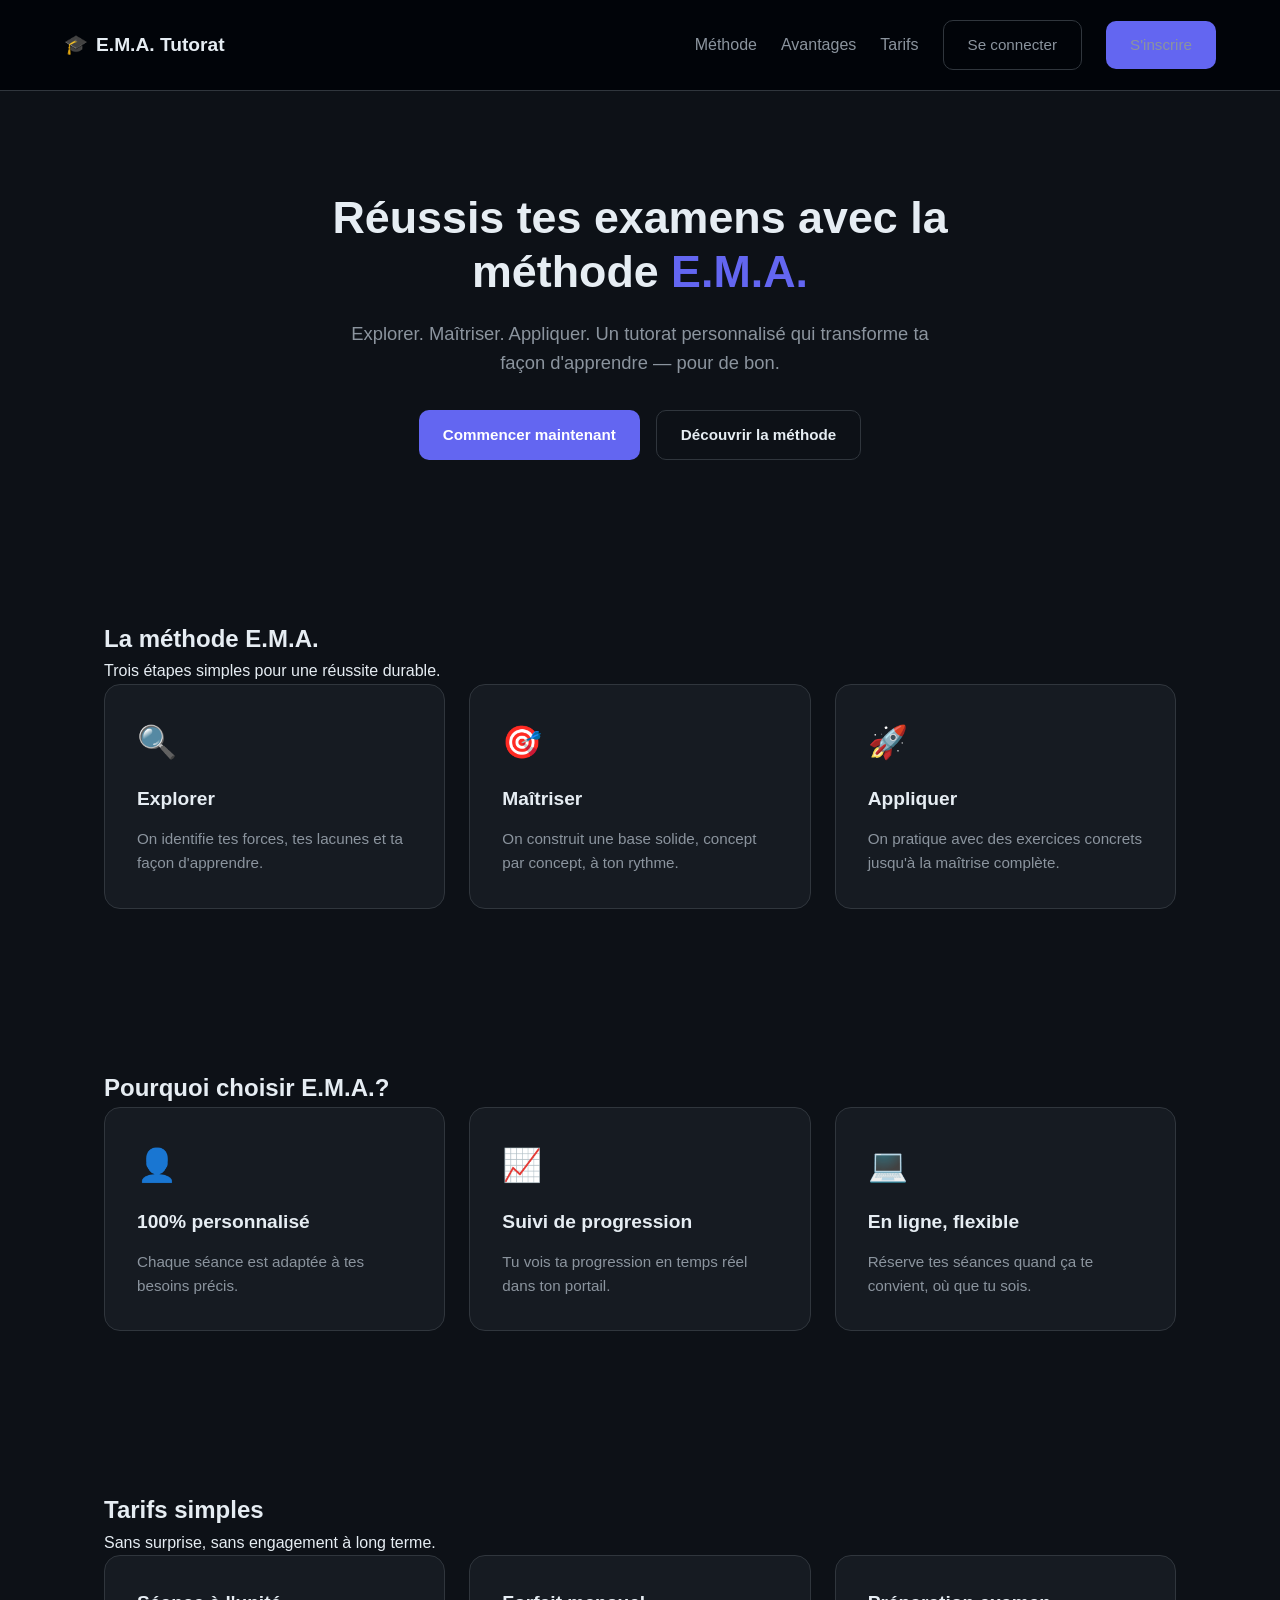
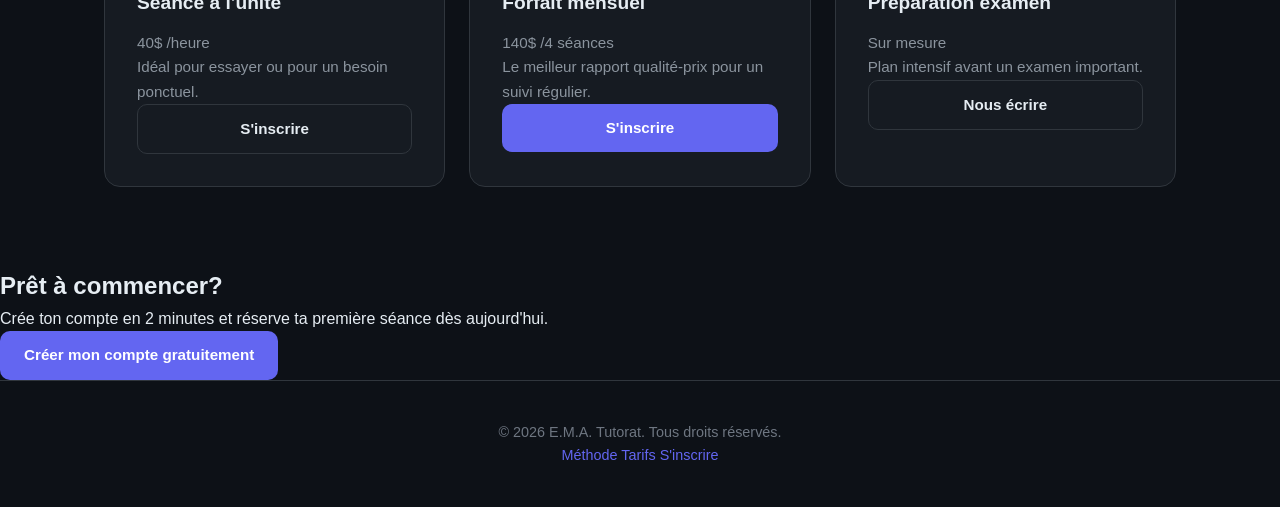
==== commit 09d326c1: "Update index.html" ====
--- a/index.html
+++ b/index.html
@@ -3,377 +3,143 @@
 <head>
 <meta charset="UTF-8">
 <meta name="viewport" content="width=device-width, initial-scale=1.0">
-<title>E.M.A. Tutorat — Réussis avec une méthode, pas de la chance</title>
-<meta name="description" content="Tutorat privé et micro-classes à Sherbrooke. Méthode E.M.A. : Exécution, Méthode, Algorithme.">
+<title>E.M.A. Tutorat — Réussis avec la méthode E.M.A.</title>
+<meta name="description" content="Tutorat personnalisé au Québec. Méthode E.M.A. : Explorer, Maîtriser, Appliquer. Inscris-toi dès maintenant.">
 <link rel="stylesheet" href="style.css">
 </head>
 <body>
 
 <!-- ============================================
-     VUE 1 : LANDING PAGE PUBLIQUE (résumé bref)
+     NAVBAR
      ============================================ -->
-<div id="view-landing" class="view active">
-
-  <nav class="navbar">
-    <div class="nav-logo">
-      <span class="logo-icon">🎓</span>
-      <div>
-        <strong>E.M.A. Tutorat</strong>
-        <small>Sherbrooke</small>
-      </div>
-    </div>
-    <button class="btn btn-primary" onclick="goToAuth('login')">Se connecter</button>
-  </nav>
-
-  <header class="hero-compact">
-    <h1>Ton enfant bloque devant sa feuille d'examen?</h1>
-    <p class="hero-sub">
-      La méthode E.M.A. transforme chaque matière en protocole clair.
-      Résultats moyens : <strong>+28 à 32 points</strong> en moins de 4 mois.
-    </p>
-    <div class="hero-cta">
-      <button class="btn btn-primary btn-lg" onclick="goToAuth('signup')">Commencer maintenant</button>
-      <button class="btn btn-ghost btn-lg" onclick="scrollToSection('methode-preview')">Voir la méthode</button>
-    </div>
-  </header>
-
-  <section id="methode-preview" class="methode-preview">
-    <span class="badge">NOTRE MÉTHODE</span>
-    <div class="methode-grid">
-      <div class="methode-card">
-        <span class="methode-icon">⚡</span>
-        <h3>E. Exécution</h3>
-        <p>Entraînement sous pression, chronométré.</p>
-      </div>
-      <div class="methode-card">
-        <span class="methode-icon">🧠</span>
-        <h3>M. Méthode</h3>
-        <p>Diagnostic rigoureux du blocage.</p>
-      </div>
-      <div class="methode-card">
-        <span class="methode-icon">✅</span>
-        <h3>A. Algorithme</h3>
-        <p>Transformation en étapes mécaniques.</p>
-      </div>
-    </div>
-  </section>
-
-  <section class="contact-preview">
-    <p>Questions? <a href="mailto:contact@ema-tutorat.ca">contact@ema-tutorat.ca</a></p>
-  </section>
-
-  <footer class="footer-mini">
-    <p>&copy; 2026 E.M.A. Tutorat — Sherbrooke, QC</p>
-  </footer>
-
-</div>
+<nav class="navbar">
+  <div class="logo">
+    <span>🎓</span> E.M.A. Tutorat
+  </div>
+  <div class="nav-links">
+    <a href="#methode">Méthode</a>
+    <a href="#avantages">Avantages</a>
+    <a href="#tarifs">Tarifs</a>
+    <a href="inscription.html" class="btn btn-secondary">Se connecter</a>
+    <a href="inscription.html" class="btn btn-primary">S'inscrire</a>
+  </div>
+</nav>
 
 <!-- ============================================
-     VUE 2 : AUTHENTIFICATION (style TutorCruncher)
+     HERO — Section principale
      ============================================ -->
-<div id="view-auth" class="view">
-
-  <div class="auth-split">
-
-    <!-- Panneau gauche : formulaire -->
-    <div class="auth-left">
-      <div class="auth-logo" onclick="goToLanding()">
-        🎓 E.M.A. Tutorat
-      </div>
-
-      <div id="auth-error" class="auth-alert hidden">
-        <span>⚠️</span>
-        <span id="auth-error-text">Erreur</span>
-        <button onclick="hideAuthError()" class="alert-close">×</button>
-      </div>
-
-      <!-- Toggle Login / Signup -->
-      <div class="auth-tabs">
-        <button id="tab-login" class="auth-tab active" onclick="switchAuthTab('login')">Connexion</button>
-        <button id="tab-signup" class="auth-tab" onclick="switchAuthTab('signup')">Inscription</button>
-      </div>
-
-      <!-- FORM LOGIN -->
-      <form id="form-login" class="auth-form" onsubmit="handleLogin(event)">
-        <h2>Bon retour!</h2>
-        <p class="auth-subtitle">Connecte-toi à ton portail.</p>
-
-        <label>Courriel <span class="required">*</span></label>
-        <input type="email" id="login-email" placeholder="ton.courriel@exemple.ca" required>
-
-        <label>Mot de passe <span class="required">*</span></label>
-        <input type="password" id="login-password" placeholder="Mot de passe" required>
-
-        <a href="#" class="forgot-link">Mot de passe oublié?</a>
-
-        <button type="submit" class="btn btn-primary btn-full">Se connecter</button>
-        <button type="button" class="btn btn-google btn-full" onclick="handleGoogleAuth()">
-          <span class="google-icon">G</span> Continuer avec Google
-        </button>
-      </form>
-
-      <!-- FORM SIGNUP -->
-      <form id="form-signup" class="auth-form hidden" onsubmit="handleSignup(event)">
-        <h2>Créer ton compte</h2>
-        <p class="auth-subtitle">Accède à ton portail personnalisé.</p>
-
-        <label>Prénom <span class="required">*</span></label>
-        <input type="text" id="signup-firstname" placeholder="Prénom" required>
-
-        <label>Nom <span class="required">*</span></label>
-        <input type="text" id="signup-lastname" placeholder="Nom" required>
-
-        <label>Courriel <span class="required">*</span></label>
-        <input type="email" id="signup-email" placeholder="ton.courriel@exemple.ca" required>
-
-        <label>Téléphone</label>
-        <input type="tel" id="signup-phone" placeholder="514-000-0000">
-
-        <label>Mot de passe <span class="required">*</span></label>
-        <input type="password" id="signup-password" placeholder="Mot de passe (min 6 caractères)" required minlength="6">
-
-        <button type="submit" class="btn btn-primary btn-full">S'inscrire</button>
-        <button type="button" class="btn btn-google btn-full" onclick="handleGoogleAuth()">
-          <span class="google-icon">G</span> S'inscrire avec Google
-        </button>
-      </form>
-
-    </div>
-
-    <!-- Panneau droit : image/promo -->
-    <div class="auth-right">
-      <div class="auth-promo-card">
-        <div class="promo-illustration">📈</div>
-        <h3>Suis ta progression en temps réel</h3>
-        <p>Ton tableau de bord personnel te montre tes séances, tes arbres de méthode et ta progression, à chaque instant.</p>
-      </div>
-    </div>
-
+<section class="hero">
+  <h1>Réussis tes examens avec la méthode <span class="highlight">E.M.A.</span></h1>
+  <p>
+    Explorer. Maîtriser. Appliquer. Un tutorat personnalisé qui transforme
+    ta façon d'apprendre — pour de bon.
+  </p>
+  <div class="hero-buttons">
+    <a href="inscription.html" class="btn btn-primary">Commencer maintenant</a>
+    <a href="#methode" class="btn btn-secondary">Découvrir la méthode</a>
   </div>
-</div>
+</section>
 
 <!-- ============================================
-     VUE 3 : DASHBOARD CLIENT (style Bolt.new dark)
+     SECTION MÉTHODE (résumée)
      ============================================ -->
-<div id="view-dashboard" class="view">
+<section id="methode" class="section">
+  <h2>La méthode E.M.A.</h2>
+  <p class="section-subtitle">Trois étapes simples pour une réussite durable.</p>
 
-  <div class="dash-layout">
+  <div class="grid-3">
+    <div class="card">
+      <div class="card-icon">🔍</div>
+      <h3>Explorer</h3>
+      <p>On identifie tes forces, tes lacunes et ta façon d'apprendre.</p>
+    </div>
+    <div class="card">
+      <div class="card-icon">🎯</div>
+      <h3>Maîtriser</h3>
+      <p>On construit une base solide, concept par concept, à ton rythme.</p>
+    </div>
+    <div class="card">
+      <div class="card-icon">🚀</div>
+      <h3>Appliquer</h3>
+      <p>On pratique avec des exercices concrets jusqu'à la maîtrise complète.</p>
+    </div>
+  </div>
+</section>
 
-    <!-- SIDEBAR -->
-    <aside class="dash-sidebar">
-      <div class="dash-logo">
-        <span class="logo-icon">🎓</span>
-        <div>
-          <strong>E.M.A. Tutorat</strong>
-          <small id="sidebar-location">Sherbrooke</small>
-        </div>
-      </div>
+<!-- ============================================
+     SECTION AVANTAGES (résumée)
+     ============================================ -->
+<section id="avantages" class="section section-alt">
+  <h2>Pourquoi choisir E.M.A.?</h2>
 
-      <nav class="dash-nav">
-        <span class="dash-nav-label">NAVIGATION</span>
-        <button class="dash-nav-item active" onclick="switchDashTab('accueil')">
-          <span>🏠</span> Tableau de bord
-        </button>
-        <button class="dash-nav-item" onclick="switchDashTab('calendrier')">
-          <span>📅</span> Calendrier
-        </button>
-        <button class="dash-nav-item" onclick="switchDashTab('paiements')">
-          <span>💳</span> Paiements
-        </button>
-        <button class="dash-nav-item" onclick="switchDashTab('progression')">
-          <span>📊</span> Progression
-        </button>
-        <button class="dash-nav-item" onclick="switchDashTab('coffre')">
-          <span>🗄️</span> Coffre-fort (Arbres)
-        </button>
-        <button class="dash-nav-item" onclick="switchDashTab('contact')">
-          <span>☎️</span> Contact
-        </button>
-      </nav>
+  <div class="grid-3">
+    <div class="card">
+      <div class="card-icon">👤</div>
+      <h3>100% personnalisé</h3>
+      <p>Chaque séance est adaptée à tes besoins précis.</p>
+    </div>
+    <div class="card">
+      <div class="card-icon">📈</div>
+      <h3>Suivi de progression</h3>
+      <p>Tu vois ta progression en temps réel dans ton portail.</p>
+    </div>
+    <div class="card">
+      <div class="card-icon">💻</div>
+      <h3>En ligne, flexible</h3>
+      <p>Réserve tes séances quand ça te convient, où que tu sois.</p>
+    </div>
+  </div>
+</section>
 
-      <div class="dash-sidebar-footer">
-        <div class="dash-user-card">
-          <span id="dash-user-initials">??</span>
-          <div>
-            <strong id="dash-user-name">Utilisateur</strong>
-            <small>Élève</small>
-          </div>
-        </div>
-        <button class="btn-logout" onclick="handleLogout()">Déconnexion</button>
-      </div>
-    </aside>
+<!-- ============================================
+     SECTION TARIFS (résumée)
+     ============================================ -->
+<section id="tarifs" class="section">
+  <h2>Tarifs simples</h2>
+  <p class="section-subtitle">Sans surprise, sans engagement à long terme.</p>
 
-    <!-- CONTENU PRINCIPAL -->
-    <main class="dash-main">
+  <div class="grid-3">
+    <div class="card">
+      <h3>Séance à l'unité</h3>
+      <p class="price">40$ <span>/heure</span></p>
+      <p>Idéal pour essayer ou pour un besoin ponctuel.</p>
+      <a href="inscription.html" class="btn btn-secondary btn-full">S'inscrire</a>
+    </div>
+    <div class="card card-highlight">
+      <h3>Forfait mensuel</h3>
+      <p class="price">140$ <span>/4 séances</span></p>
+      <p>Le meilleur rapport qualité-prix pour un suivi régulier.</p>
+      <a href="inscription.html" class="btn btn-primary btn-full">S'inscrire</a>
+    </div>
+    <div class="card">
+      <h3>Préparation examen</h3>
+      <p class="price">Sur mesure</p>
+      <p>Plan intensif avant un examen important.</p>
+      <a href="inscription.html" class="btn btn-secondary btn-full">Nous écrire</a>
+    </div>
+  </div>
+</section>
 
-      <div class="dash-banner">
-        <span>⚠️</span>
-        <span>Période d'examens ministériels — Prépare tes protocoles d'exécution E.M.A. dès maintenant.</span>
-        <button class="alert-close" onclick="this.parentElement.style.display='none'">×</button>
-      </div>
+<!-- ============================================
+     CTA FINAL
+     ============================================ -->
+<section class="cta-final">
+  <h2>Prêt à commencer?</h2>
+  <p>Crée ton compte en 2 minutes et réserve ta première séance dès aujourd'hui.</p>
+  <a href="inscription.html" class="btn btn-primary btn-lg">Créer mon compte gratuitement</a>
+</section>
 
-      <!-- ONGLET ACCUEIL -->
-      <section id="dash-accueil" class="dash-section active">
-        <h1>Bienvenue, <span id="welcome-name">!</span> 👋</h1>
-        <p class="dash-subtitle">Voici ton portail de tutorat personnalisé.</p>
+<!-- ============================================
+     FOOTER
+     ============================================ -->
+<footer class="footer">
+  <p>&copy; 2026 E.M.A. Tutorat. Tous droits réservés.</p>
+  <div class="footer-links">
+    <a href="#methode">Méthode</a>
+    <a href="#tarifs">Tarifs</a>
+    <a href="inscription.html">S'inscrire</a>
+  </div>
+</footer>
 
-        <div class="stats-grid">
-          <div class="stat-card">
-            <span class="stat-label">PROCHAINE SÉANCE</span>
-            <strong id="stat-next-session">Aucune séance</strong>
-            <small id="stat-next-time">Réserve via le calendrier</small>
-          </div>
-          <div class="stat-card">
-            <span class="stat-label">HEURES COMPLÉTÉES</span>
-            <strong id="stat-hours">0 h</strong>
-            <small>depuis ton inscription</small>
-          </div>
-          <div class="stat-card">
-            <span class="stat-label">OBJECTIF DE PROGRESSION</span>
-            <strong id="stat-progress">— pts</strong>
-            <small>moyenne générale</small>
-          </div>
-        </div>
-
-        <span class="badge">NOTRE MÉTHODE</span>
-        <div class="methode-accordion">
-          <div class="methode-item">
-            <div class="methode-item-header" onclick="toggleAccordion(this)">
-              <span>⚡</span>
-              <div>
-                <strong>E. Exécution</strong> — Entraînement sous pression
-                <p>Briser le syndrome de la page blanche par la pratique chronométrée.</p>
-              </div>
-              <span class="chevron">▾</span>
-            </div>
-          </div>
-          <div class="methode-item">
-            <div class="methode-item-header" onclick="toggleAccordion(this)">
-              <span>🧠</span>
-              <div>
-                <strong>M. Méthode</strong> — Diagnostic rigoureux
-                <p>Identification précise de la nature du blocage de l'élève.</p>
-              </div>
-              <span class="chevron">▾</span>
-            </div>
-          </div>
-          <div class="methode-item">
-            <div class="methode-item-header" onclick="toggleAccordion(this)">
-              <span>✅</span>
-              <div>
-                <strong>A. Algorithme</strong> — Transformation en étapes
-                <p>La matière devient une suite logique d'actions mécaniques.</p>
-              </div>
-              <span class="chevron">▾</span>
-            </div>
-          </div>
-        </div>
-
-        <div class="info-card">
-          <h3>Pourquoi E.M.A. fonctionne?</h3>
-          <p>La plupart des élèves en difficulté ne manquent pas d'intelligence — ils manquent d'une méthode reproductible. E.M.A. Tutorat transforme chaque matière en protocole d'exécution clair, permettant à l'élève de performer même sous pression d'examen. Nos résultats montrent une progression moyenne de <strong>28 à 32 points</strong> sur la note finale en moins de 4 mois.</p>
-        </div>
-      </section>
-
-      <!-- ONGLET CALENDRIER -->
-      <section id="dash-calendrier" class="dash-section">
-        <h1>📅 Réserver une séance</h1>
-        <p class="dash-subtitle">Choisis un créneau disponible selon tes besoins.</p>
-
-        <div class="calendar-embed-container">
-          <!-- Cal.com iframe embed - À REMPLIR avec ton username -->
-          <iframe
-            id="calcom-iframe"
-            src="https://cal.com/TON_USERNAME_CALCOM"
-            width="100%"
-            height="700"
-            frameborder="0"
-            title="Réservation Cal.com">
-          </iframe>
-        </div>
-      </section>
-
-      <!-- ONGLET PAIEMENTS -->
-      <section id="dash-paiements" class="dash-section">
-        <h1>💳 Paiements</h1>
-        <p class="dash-subtitle">Instructions pour compléter ton virement Interac.</p>
-
-        <div class="payment-card">
-          <h3>Virement Interac — Dépôt automatique</h3>
-          <div class="payment-detail">
-            <span>Destinataire :</span>
-            <strong>E.M.A. Tutorat</strong>
-          </div>
-          <div class="payment-detail">
-            <span>Courriel Interac :</span>
-            <strong id="payment-email">paiement@ema-tutorat.ca</strong>
-          </div>
-          <div class="payment-detail">
-            <span>Montant à envoyer :</span>
-            <strong id="payment-amount">Voir courriel de confirmation</strong>
-          </div>
-          <p class="payment-note">
-            ✅ Le dépôt est automatique — tu n'as pas besoin d'entrer de question de sécurité.
-          </p>
-        </div>
-
-        <div class="payment-history">
-          <h3>Historique des paiements</h3>
-          <div id="payment-history-list" class="empty-state">
-            Aucun paiement enregistré pour le moment.
-          </div>
-        </div>
-      </section>
-
-      <!-- ONGLET PROGRESSION -->
-      <section id="dash-progression" class="dash-section">
-        <h1>📊 Progression</h1>
-        <p class="dash-subtitle">Suivi de tes performances au fil des séances.</p>
-
-        <div class="empty-state-big">
-          <span class="empty-icon">📈</span>
-          <h3>Aucune donnée de progression pour le moment</h3>
-          <p>Après ta première séance, ton tuteur mettra à jour ta progression ici.</p>
-        </div>
-      </section>
-
-      <!-- ONGLET COFFRE-FORT (Arbres décisionnels) -->
-      <section id="dash-coffre" class="dash-section">
-        <h1>🗄️ Coffre-fort — Banque d'arbres</h1>
-        <p class="dash-subtitle">Retrouve tous les protocoles (arbres décisionnels) de tes séances passées.</p>
-
-        <div id="arbres-list" class="arbres-grid">
-          <div class="empty-state-big">
-            <span class="empty-icon">🌳</span>
-            <h3>Aucun arbre disponible pour le moment</h3>
-            <p>Après chaque séance, l'arbre décisionnel de la méthode utilisée apparaîtra ici automatiquement.</p>
-          </div>
-        </div>
-      </section>
-
-      <!-- ONGLET CONTACT -->
-      <section id="dash-contact" class="dash-section">
-        <h1>☎️ Nous contacter</h1>
-        <p class="dash-subtitle">On est toujours disponibles pour répondre à tes questions.</p>
-
-        <div class="contact-grid">
-          <div class="contact-card">
-            <span class="contact-icon">✉️</span>
-            <h3>Courriel</h3>
-            <a href="mailto:contact@ema-tutorat.ca">contact@ema-tutorat.ca</a>
-          </div>
-          <div class="contact-card">
-            <span class="contact-icon">📞</span>
-            <h3>Téléphone</h3>
-            <a href="tel:+15140000000">514-000-0000</a>
-          </div>
-        </div>
-      </section>
-
-    </main>
-  </div>
-</div>
-
-<script src="app.js"></script>
 </body>
 </html>
--- a/style.css
+++ b/style.css
@@ -1,979 +1,557 @@
 /* ============================================
-   E.M.A. TUTORAT — STYLE GLOBAL
-   Mobile-first, palette: Bleu Marine + Violet
-   ============================================ */
+   E.M.A. TUTORAT — STYLE.CSS COMPLET
+   Landing page + Auth (inscription) + Dashboard
+   ============================================ */
+
+/* ============================================
+   1. RESET & VARIABLES GLOBALES
+   ============================================ */
+* {
+  margin: 0;
+  padding: 0;
+  box-sizing: border-box;
+}
 
 :root {
-    --color-primary: #7C3AED;      /* Violet */
-    --color-secondary: #0F172A;    /* Bleu marine */
-    --color-accent: #06B6D4;       /* Cyan (accent) */
-    --color-light: #F8FAFC;        /* Gris très clair */
-    --color-border: #E2E8F0;       /* Gris clair */
-    --color-text: #1E293B;         /* Gris foncé */
-    --color-success: #10B981;      /* Vert */
-    --color-danger: #EF4444;       /* Rouge */
-    
-    --font-primary: -apple-system, BlinkMacSystemFont, 'Segoe UI', sans-serif;
-    --spacing-xs: 0.25rem;
-    --spacing-sm: 0.5rem;
-    --spacing-md: 1rem;
-    --spacing-lg: 1.5rem;
-    --spacing-xl: 2rem;
-    --spacing-2xl: 3rem;
-    --spacing-3xl: 4rem;
-    
-    --radius-sm: 0.375rem;
-    --radius-md: 0.5rem;
-    --radius-lg: 0.75rem;
-}
-
-* {
-    margin: 0;
-    padding: 0;
-    box-sizing: border-box;
-}
-
-html {
-    scroll-behavior: smooth;
+  /* Couleurs principales */
+  --color-bg-dark: #0d1117;
+  --color-bg-darker: #010409;
+  --color-bg-card: #161b22;
+  --color-border: #30363d;
+
+  --color-primary: #6366f1;
+  --color-primary-hover: #4f46e5;
+  --color-secondary: #22c55e;
+  --color-accent: #f59e0b;
+  --color-danger: #ef4444;
+
+  --color-text: #e6edf3;
+  --color-text-muted: #8b949e;
+  --color-text-dim: #6e7681;
+
+  --radius-sm: 6px;
+  --radius-md: 10px;
+  --radius-lg: 16px;
+
+  --shadow-sm: 0 1px 3px rgba(0,0,0,0.3);
+  --shadow-md: 0 4px 12px rgba(0,0,0,0.4);
+  --shadow-lg: 0 8px 24px rgba(0,0,0,0.5);
+
+  --font-main: 'Inter', -apple-system, BlinkMacSystemFont, 'Segoe UI', sans-serif;
 }
 
 body {
-    font-family: var(--font-primary);
-    color: var(--color-text);
-    background: white;
-    line-height: 1.6;
-}
-
-/* ========== CONTAINER ========== */
-.container {
-    max-width: 1200px;
-    margin: 0 auto;
-    padding: 0 var(--spacing-md);
-}
-
-/* ========== NAVBAR ========== */
+  font-family: var(--font-main);
+  background: var(--color-bg-dark);
+  color: var(--color-text);
+  line-height: 1.6;
+}
+
+a {
+  color: var(--color-primary);
+  text-decoration: none;
+}
+
+img { max-width: 100%; display: block; }
+
+/* ============================================
+   2. BOUTONS GÉNÉRIQUES
+   ============================================ */
+.btn {
+  display: inline-flex;
+  align-items: center;
+  justify-content: center;
+  gap: 8px;
+  padding: 12px 24px;
+  border-radius: var(--radius-md);
+  font-weight: 600;
+  font-size: 0.95rem;
+  border: none;
+  cursor: pointer;
+  transition: all 0.2s ease;
+  text-align: center;
+}
+
+.btn-primary {
+  background: var(--color-primary);
+  color: white;
+}
+.btn-primary:hover {
+  background: var(--color-primary-hover);
+  transform: translateY(-1px);
+}
+
+.btn-secondary {
+  background: transparent;
+  border: 1px solid var(--color-border);
+  color: var(--color-text);
+}
+.btn-secondary:hover {
+  background: var(--color-bg-card);
+}
+
+.btn-full { width: 100%; }
+
+/* ============================================
+   3. NAVBAR (Landing page)
+   ============================================ */
 .navbar {
-    background: white;
-    border-bottom: 1px solid var(--color-border);
-    position: sticky;
-    top: 0;
-    z-index: 1000;
-    padding: var(--spacing-md) 0;
-}
-
-.navbar-container {
-    max-width: 1200px;
-    margin: 0 auto;
-    padding: 0 var(--spacing-md);
-    display: flex;
-    justify-content: space-between;
-    align-items: center;
-}
-
-.logo {
-    font-size: 1.5rem;
-    font-weight: bold;
-    color: var(--color-primary);
-    letter-spacing: 0.1em;
-}
-
-.nav-links {
+  display: flex;
+  justify-content: space-between;
+  align-items: center;
+  padding: 20px 5%;
+  border-bottom: 1px solid var(--color-border);
+  background: var(--color-bg-darker);
+  position: sticky;
+  top: 0;
+  z-index: 100;
+}
+
+.navbar .logo {
+  display: flex;
+  align-items: center;
+  gap: 8px;
+  font-weight: 700;
+  font-size: 1.2rem;
+}
+
+.navbar .nav-links {
+  display: flex;
+  gap: 24px;
+  align-items: center;
+}
+
+.navbar .nav-links a {
+  color: var(--color-text-muted);
+  font-weight: 500;
+}
+.navbar .nav-links a:hover { color: var(--color-text); }
+
+/* ============================================
+   4. HERO SECTION (Landing page)
+   ============================================ */
+.hero {
+  text-align: center;
+  padding: 100px 5% 80px;
+  max-width: 900px;
+  margin: 0 auto;
+}
+
+.hero h1 {
+  font-size: 2.8rem;
+  font-weight: 800;
+  margin-bottom: 20px;
+  line-height: 1.2;
+}
+
+.hero .highlight {
+  color: var(--color-primary);
+}
+
+.hero p {
+  font-size: 1.15rem;
+  color: var(--color-text-muted);
+  margin-bottom: 32px;
+  max-width: 600px;
+  margin-left: auto;
+  margin-right: auto;
+}
+
+.hero-buttons {
+  display: flex;
+  gap: 16px;
+  justify-content: center;
+  flex-wrap: wrap;
+}
+
+/* ============================================
+   5. SECTIONS GÉNÉRIQUES (Landing page)
+   ============================================ */
+.section {
+  padding: 80px 5%;
+  max-width: 1200px;
+  margin: 0 auto;
+}
+
+.section-title {
+  text-align: center;
+  font-size: 2rem;
+  font-weight: 700;
+  margin-bottom: 16px;
+}
+
+.section-sub {
+  text-align: center;
+  color: var(--color-text-muted);
+  margin-bottom: 48px;
+  max-width: 600px;
+  margin-left: auto;
+  margin-right: auto;
+}
+
+.grid-3 {
+  display: grid;
+  grid-template-columns: repeat(3, 1fr);
+  gap: 24px;
+}
+
+.grid-2 {
+  display: grid;
+  grid-template-columns: repeat(2, 1fr);
+  gap: 24px;
+}
+
+.card {
+  background: var(--color-bg-card);
+  border: 1px solid var(--color-border);
+  border-radius: var(--radius-lg);
+  padding: 32px;
+  transition: all 0.2s ease;
+}
+
+.card:hover {
+  border-color: var(--color-primary);
+  transform: translateY(-2px);
+}
+
+.card-icon {
+  font-size: 2rem;
+  margin-bottom: 16px;
+}
+
+.card h3 {
+  font-size: 1.2rem;
+  margin-bottom: 12px;
+}
+
+.card p {
+  color: var(--color-text-muted);
+  font-size: 0.95rem;
+}
+
+/* ============================================
+   6. FOOTER (Landing page)
+   ============================================ */
+.footer {
+  border-top: 1px solid var(--color-border);
+  padding: 40px 5%;
+  text-align: center;
+  color: var(--color-text-dim);
+  font-size: 0.9rem;
+}
+
+/* ============================================
+   7. AUTH PAGES (inscription.html)
+   ============================================ */
+.auth-body {
+  background: var(--color-bg-darker);
+  min-height: 100vh;
+}
+
+.auth-container {
+  display: grid;
+  grid-template-columns: 1fr 1fr;
+  min-height: 100vh;
+}
+
+.auth-left {
+  display: flex;
+  flex-direction: column;
+  justify-content: center;
+  padding: 60px 80px;
+  max-width: 560px;
+  margin: 0 auto;
+  width: 100%;
+}
+
+.auth-logo {
+  display: flex;
+  align-items: center;
+  gap: 8px;
+  font-weight: 700;
+  font-size: 1.3rem;
+  margin-bottom: 40px;
+}
+
+.logo-icon { font-size: 1.5rem; }
+
+.auth-title {
+  font-size: 1.8rem;
+  font-weight: 700;
+  margin-bottom: 8px;
+}
+
+.auth-sub {
+  color: var(--color-text-muted);
+  margin-bottom: 32px;
+}
+
+.btn-google {
+  display: flex;
+  align-items: center;
+  justify-content: center;
+  gap: 12px;
+  width: 100%;
+  padding: 12px;
+  background: white;
+  color: #1f1f1f;
+  border: 1px solid var(--color-border);
+  border-radius: var(--radius-md);
+  font-weight: 600;
+  font-size: 0.95rem;
+  cursor: pointer;
+  transition: all 0.2s ease;
+}
+
+.btn-google:hover {
+  background: #f5f5f5;
+  transform: translateY(-1px);
+}
+
+.auth-divider {
+  display: flex;
+  align-items: center;
+  text-align: center;
+  margin: 24px 0;
+  color: var(--color-text-dim);
+  font-size: 0.85rem;
+}
+
+.auth-divider::before,
+.auth-divider::after {
+  content: '';
+  flex: 1;
+  border-bottom: 1px solid var(--color-border);
+}
+
+.auth-divider span {
+  padding: 0 16px;
+}
+
+.auth-form {
+  display: flex;
+  flex-direction: column;
+  gap: 18px;
+}
+
+.form-row {
+  display: grid;
+  grid-template-columns: 1fr 1fr;
+  gap: 16px;
+}
+
+.form-group {
+  display: flex;
+  flex-direction: column;
+  gap: 6px;
+}
+
+.form-group label {
+  font-size: 0.85rem;
+  font-weight: 600;
+  color: var(--color-text-muted);
+}
+
+.form-group input,
+.form-group select {
+  padding: 12px 14px;
+  background: var(--color-bg-card);
+  border: 1px solid var(--color-border);
+  border-radius: var(--radius-sm);
+  color: var(--color-text);
+  font-size: 0.95rem;
+  font-family: var(--font-main);
+  transition: border-color 0.2s ease;
+}
+
+.form-group input:focus,
+.form-group select:focus {
+  outline: none;
+  border-color: var(--color-primary);
+}
+
+.form-group input::placeholder {
+  color: var(--color-text-dim);
+}
+
+.checkbox-group {
+  flex-direction: row;
+  align-items: center;
+  gap: 10px;
+}
+
+.checkbox-group input[type="checkbox"] {
+  width: 18px;
+  height: 18px;
+  accent-color: var(--color-primary);
+  cursor: pointer;
+}
+
+.checkbox-group label {
+  font-size: 0.85rem;
+  color: var(--color-text-muted);
+  font-weight: 400;
+}
+
+.auth-footer-text {
+  text-align: center;
+  margin-top: 24px;
+  color: var(--color-text-muted);
+  font-size: 0.9rem;
+}
+
+.auth-right {
+  background: linear-gradient(135deg, var(--color-primary) 0%, #4338ca 100%);
+  display: flex;
+  align-items: center;
+  justify-content: center;
+  padding: 60px;
+}
+
+.auth-right-content {
+  max-width: 400px;
+  text-align: center;
+  color: white;
+}
+
+.auth-graphic {
+  font-size: 5rem;
+  margin-bottom: 24px;
+}
+
+.auth-right-content h2 {
+  font-size: 1.6rem;
+  margin-bottom: 16px;
+}
+
+.auth-right-content p {
+  opacity: 0.9;
+  line-height: 1.6;
+}
+
+/* ============================================
+   8. DASHBOARD (dashboard.html) — à venir
+   ============================================ */
+.dashboard-container {
+  display: grid;
+  grid-template-columns: 260px 1fr;
+  min-height: 100vh;
+}
+
+.sidebar {
+  background: var(--color-bg-darker);
+  border-right: 1px solid var(--color-border);
+  padding: 24px;
+  display: flex;
+  flex-direction: column;
+}
+
+.sidebar-logo {
+  display: flex;
+  align-items: center;
+  gap: 8px;
+  font-weight: 700;
+  margin-bottom: 32px;
+}
+
+.sidebar-nav {
+  display: flex;
+  flex-direction: column;
+  gap: 4px;
+}
+
+.sidebar-link {
+  display: flex;
+  align-items: center;
+  gap: 12px;
+  padding: 10px 12px;
+  border-radius: var(--radius-sm);
+  color: var(--color-text-muted);
+  font-weight: 500;
+  font-size: 0.9rem;
+  transition: all 0.2s ease;
+}
+
+.sidebar-link:hover {
+  background: var(--color-bg-card);
+  color: var(--color-text);
+}
+
+.sidebar-link.active {
+  background: var(--color-primary);
+  color: white;
+}
+
+.main-content {
+  padding: 40px;
+  overflow-y: auto;
+}
+
+.dashboard-header {
+  display: flex;
+  justify-content: space-between;
+  align-items: center;
+  margin-bottom: 32px;
+}
+
+.dashboard-header h1 {
+  font-size: 1.6rem;
+}
+
+.stat-cards {
+  display: grid;
+  grid-template-columns: repeat(4, 1fr);
+  gap: 20px;
+  margin-bottom: 32px;
+}
+
+.stat-card {
+  background: var(--color-bg-card);
+  border: 1px solid var(--color-border);
+  border-radius: var(--radius-md);
+  padding: 24px;
+}
+
+.stat-card .stat-label {
+  color: var(--color-text-muted);
+  font-size: 0.85rem;
+  margin-bottom: 8px;
+}
+
+.stat-card .stat-value {
+  font-size: 1.8rem;
+  font-weight: 700;
+}
+
+/* ============================================
+   9. RESPONSIVE
+   ============================================ */
+@media (max-width: 900px) {
+  .auth-container {
+    grid-template-columns: 1fr;
+  }
+  .auth-right {
     display: none;
-    list-style: none;
-    gap: var(--spacing-lg);
-}
-
-.nav-link {
-    text-decoration: none;
-    color: var(--color-text);
-    font-size: 0.875rem;
-    font-weight: 500;
-    transition: color 0.3s ease;
-}
-
-.nav-link:hover {
-    color: var(--color-primary);
-}
-
-.mobile-toggle {
-    font-size: 1.5rem;
-    cursor: pointer;
-    display: block;
-    color: var(--color-primary);
-}
-
-/* Mobile responsive */
-@media (min-width: 768px) {
-    .nav-links {
-        display: flex;
-    }
-    
-    .mobile-toggle {
-        display: none;
-    }
-}
-
-/* ========== HERO SECTION ========== */
-.hero {
-    background: linear-gradient(135deg, var(--color-secondary) 0%, var(--color-primary) 100%);
-    color: white;
-    padding: var(--spacing-3xl) var(--spacing-md);
-    text-align: center;
-    min-height: 60vh;
-    display: flex;
-    align-items: center;
-    justify-content: center;
-}
-
-.hero-content {
-    max-width: 700px;
-}
-
-.hero-title {
-    font-size: 2.5rem;
-    font-weight: 900;
-    line-height: 1.2;
-    margin-bottom: var(--spacing-lg);
-}
-
-.hero-title .pain {
-    color: #FCD34D;
-}
-
-.hero-title .contrast {
-    font-size: 3rem;
-    display: block;
-}
-
-.hero-subtitle {
-    font-size: 1.25rem;
-    margin-bottom: var(--spacing-md);
-    font-weight: 600;
-}
-
-.hero-description {
-    font-size: 1rem;
-    margin-bottom: var(--spacing-2xl);
-    opacity: 0.95;
-    line-height: 1.8;
-}
-
-.btn-primary {
-    background: var(--color-accent);
-    color: white;
-    border: none;
-    padding: var(--spacing-md) var(--spacing-2xl);
-    border-radius: var(--radius-lg);
-    font-size: 1rem;
-    font-weight: 600;
-    cursor: pointer;
-    transition: all 0.3s ease;
-}
-
-.btn-primary:hover {
-    background: #0891B2;
-    transform: translateY(-2px);
-    box-shadow: 0 10px 20px rgba(0, 0, 0, 0.15);
-}
-
-.btn-primary:active {
-    transform: translateY(0);
-}
-
-.btn-secondary {
-    background: var(--color-light);
-    color: var(--color-primary);
-    border: 2px solid var(--color-primary);
-    padding: var(--spacing-md) var(--spacing-2xl);
-    border-radius: var(--radius-lg);
-    font-size: 0.95rem;
-    font-weight: 600;
-    cursor: pointer;
-    transition: all 0.3s ease;
-    text-decoration: none;
-    display: inline-block;
-}
-
-.btn-secondary:hover {
-    background: var(--color-primary);
-    color: white;
-}
-
-.btn-link {
-    color: var(--color-primary);
-    text-decoration: underline;
-    cursor: pointer;
-}
-
-.btn-link:hover {
-    color: var(--color-secondary);
-}
-
-.btn-copy {
-    background: var(--color-primary);
-    color: white;
-    border: none;
-    padding: var(--spacing-sm) var(--spacing-lg);
-    border-radius: var(--radius-md);
-    font-size: 0.875rem;
-    cursor: pointer;
-    transition: all 0.3s ease;
-}
-
-.btn-copy:hover {
-    background: var(--color-secondary);
-}
-
-/* ========== SECTIONS GÉNÉRALES ========== */
-section {
-    padding: var(--spacing-3xl) var(--spacing-md);
-}
-
-h2 {
+  }
+  .auth-left {
+    padding: 40px 24px;
+  }
+  .grid-3, .grid-2 {
+    grid-template-columns: 1fr;
+  }
+  .dashboard-container {
+    grid-template-columns: 1fr;
+  }
+  .sidebar {
+    display: none;
+  }
+  .stat-cards {
+    grid-template-columns: repeat(2, 1fr);
+  }
+  .hero h1 {
     font-size: 2rem;
-    font-weight: 800;
-    margin-bottom: var(--spacing-lg);
-    color: var(--color-secondary);
-    text-align: center;
-}
-
-h3 {
-    font-size: 1.25rem;
-    font-weight: 700;
-    color: var(--color-secondary);
-}
-
-/* ========== PROBLEM/SOLUTION ========== */
-.problem-solution {
-    background: var(--color-light);
-}
-
-.two-column {
-    display: grid;
+  }
+  .form-row {
     grid-template-columns: 1fr;
-    gap: var(--spacing-2xl);
-    margin-top: var(--spacing-2xl);
-}
-
-.col h3 {
-    margin-bottom: var(--spacing-md);
-}
-
-.col ul {
-    list-style: none;
-    padding: 0;
-}
-
-.col li {
-    padding: var(--spacing-sm) 0;
-    padding-left: var(--spacing-lg);
-    position: relative;
-    line-height: 1.7;
-}
-
-.col li:before {
-    content: "•";
-    position: absolute;
-    left: 0;
-    color: var(--color-primary);
-    font-weight: bold;
-}
-
-@media (min-width: 768px) {
-    .two-column {
-        grid-template-columns: 1fr 1fr;
-    }
-}
-
-/* ========== METHOD SECTION ========== */
-.method-grid {
-    display: grid;
-    grid-template-columns: 1fr;
-    gap: var(--spacing-xl);
-    margin-top: var(--spacing-2xl);
-}
-
-.method-card {
-    background: white;
-    border: 2px solid var(--color-border);
-    padding: var(--spacing-xl);
-    border-radius: var(--radius-lg);
-    text-align: center;
-    transition: all 0.3s ease;
-}
-
-.method-card:hover {
-    border-color: var(--color-primary);
-    box-shadow: 0 10px 30px rgba(124, 58, 237, 0.1);
-}
-
-.method-number {
-    display: inline-flex;
-    align-items: center;
-    justify-content: center;
-    width: 50px;
-    height: 50px;
-    background: var(--color-primary);
-    color: white;
-    border-radius: 50%;
-    font-size: 1.5rem;
-    font-weight: bold;
-    margin-bottom: var(--spacing-md);
-}
-
-.method-card h3 {
-    margin-bottom: var(--spacing-md);
-}
-
-.method-card p {
-    color: #64748B;
-    line-height: 1.8;
-}
-
-@media (min-width: 768px) {
-    .method-grid {
-        grid-template-columns: repeat(3, 1fr);
-    }
-}
-
-/* ========== DECISION TREE ========== */
-.tree-section {
-    background: var(--color-light);
-}
-
-.section-subtitle {
-    text-align: center;
-    color: #64748B;
-    margin-bottom: var(--spacing-2xl);
-    font-size: 1.05rem;
-}
-
-.decision-tree {
-    display: flex;
-    flex-direction: column;
-    align-items: center;
-    gap: var(--spacing-xl);
-    margin: var(--spacing-2xl) 0;
-}
-
-.tree-node {
-    background: white;
-    border: 2px solid var(--color-primary);
-    border-radius: var(--radius-lg);
-    padding: var(--spacing-lg);
-    text-align: center;
-    min-width: 180px;
-    box-shadow: 0 4px 6px rgba(0, 0, 0, 0.05);
-}
-
-.tree-node.root {
-    background: linear-gradient(135deg, var(--color-primary), var(--color-secondary));
-    color: white;
-    border: none;
-    font-weight: 600;
-}
-
-.node-text {
-    display: block;
-    font-size: 0.95rem;
-    line-height: 1.6;
-}
-
-.node-text code {
-    background: rgba(0, 0, 0, 0.1);
-    padding: 2px 6px;
-    border-radius: 3px;
-    font-family: 'Courier New', monospace;
-}
-
-.tree-level-2 {
-    display: grid;
-    grid-template-columns: 1fr 1fr;
-    gap: var(--spacing-lg);
-    width: 100%;
-    margin: var(--spacing-lg) 0;
-}
-
-.tree-level-3 {
-    display: grid;
-    grid-template-columns: repeat(3, 1fr);
-    gap: var(--spacing-md);
-    width: 100%;
-}
-
-.tree-node.leaf {
-    background: var(--color-success);
-    color: white;
-    border: none;
-    font-weight: 600;
-}
-
-.tree-branches {
-    display: grid;
-    grid-template-columns: 1fr 1fr;
-    width: 200px;
-    height: 40px;
-    gap: var(--spacing-lg);
-}
-
-.branch {
-    border-bottom: 2px solid var(--color-primary);
-}
-
-.tree-note {
-    text-align: center;
-    color: #64748B;
-    margin-top: var(--spacing-xl);
-    font-style: italic;
-}
-
-/* ========== ABOUT SECTION ========== */
-.about {
-    background: white;
-}
-
-.about-content {
-    max-width: 700px;
-    margin: var(--spacing-2xl) auto;
-}
-
-.about-content p {
-    margin-bottom: var(--spacing-lg);
-    font-size: 1.05rem;
-    line-height: 1.8;
-    color: #475569;
-}
-
-/* ========== PRICING ========== */
-.pricing {
-    background: var(--color-light);
-}
-
-.pricing-subtitle {
-    text-align: center;
-    color: #64748B;
-    margin-bottom: var(--spacing-2xl);
-    font-size: 1.05rem;
-}
-
-.pricing-grid {
-    display: grid;
-    grid-template-columns: 1fr;
-    gap: var(--spacing-xl);
-    margin: var(--spacing-2xl) 0;
-}
-
-.pricing-card {
-    background: white;
-    border: 2px solid var(--color-border);
-    border-radius: var(--radius-lg);
-    padding: var(--spacing-xl);
-    text-align: center;
-    transition: all 0.3s ease;
-}
-
-.pricing-card:hover {
-    border-color: var(--color-primary);
-    box-shadow: 0 15px 35px rgba(124, 58, 237, 0.15);
-    transform: translateY(-5px);
-}
-
-.pricing-card.featured {
-    border-color: var(--color-primary);
-    border-width: 3px;
-    background: linear-gradient(135deg, rgba(124, 58, 237, 0.05), rgba(6, 182, 212, 0.05));
-}
-
-.pricing-card.featured .pricing-badge {
-    display: inline-block;
-    background: var(--color-primary);
-    color: white;
-    padding: 4px 12px;
-    border-radius: 20px;
-    font-size: 0.75rem;
-    font-weight: 600;
-    margin-bottom: var(--spacing-md);
-}
-
-.pricing-card h3 {
-    margin-bottom: var(--spacing-md);
-    font-size: 1.25rem;
-}
-
-.pricing-price {
-    font-size: 2.5rem;
-    font-weight: 900;
-    color: var(--color-primary);
-    margin: var(--spacing-lg) 0;
-}
-
-.pricing-price small {
-    font-size: 0.6em;
-    color: #64748B;
-    font-weight: 400;
-}
-
-.pricing-description {
-    color: #64748B;
-    margin: var(--spacing-lg) 0;
-    font-size: 0.95rem;
-    line-height: 1.6;
-}
-
-.pricing-features {
-    list-style: none;
-    margin: var(--spacing-lg) 0;
-    text-align: left;
-}
-
-.pricing-features li {
-    padding: var(--spacing-sm) 0;
-    color: #475569;
-    font-size: 0.9rem;
-}
-
-.pricing-features li:before {
-    content: "✓ ";
-    color: var(--color-success);
-    font-weight: bold;
-    margin-right: var(--spacing-sm);
-}
-
-.pricing-note {
-    text-align: center;
-    color: #64748B;
-    font-size: 0.95rem;
-    margin-top: var(--spacing-xl);
-}
-
-@media (min-width: 768px) {
-    .pricing-grid {
-        grid-template-columns: repeat(2, 1fr);
-    }
-}
-
-/* ========== LEAD MAGNET ========== */
-.lead-magnet {
-    background: linear-gradient(135deg, var(--color-secondary) 0%, var(--color-primary) 100%);
-    color: white;
-}
-
-.lead-magnet h2 {
-    color: white;
-}
-
-.lead-subtitle {
-    text-align: center;
-    color: rgba(255, 255, 255, 0.9);
-    margin-bottom: var(--spacing-2xl);
-    font-size: 1.05rem;
-}
-
-.lead-form {
-    max-width: 500px;
-    margin: var(--spacing-2xl) auto;
-    background: rgba(255, 255, 255, 0.95);
-    padding: var(--spacing-xl);
-    border-radius: var(--radius-lg);
-    color: var(--color-text);
-}
-
-.form-group {
-    margin-bottom: var(--spacing-lg);
-}
-
-.form-group label {
-    display: block;
-    font-weight: 600;
-    margin-bottom: var(--spacing-sm);
-    color: var(--color-secondary);
-}
-
-.form-group input {
-    width: 100%;
-    padding: var(--spacing-md);
-    border: 2px solid var(--color-border);
-    border-radius: var(--radius-md);
-    font-size: 1rem;
-    transition: border-color 0.3s ease;
-    font-family: var(--font-primary);
-}
-
-.form-group input:focus {
-    outline: none;
-    border-color: var(--color-primary);
-    box-shadow: 0 0 0 3px rgba(124, 58, 237, 0.1);
-}
-
-.lead-form .btn-primary {
-    width: 100%;
-}
-
-.form-confirmation {
-    max-width: 500px;
-    margin: var(--spacing-2xl) auto;
-    background: rgba(255, 255, 255, 0.95);
-    padding: var(--spacing-xl);
-    border-radius: var(--radius-lg);
-    color: var(--color-text);
-    text-align: center;
-}
-
-.form-confirmation h3 {
-    color: var(--color-success);
-    margin-bottom: var(--spacing-md);
-    font-size: 1.5rem;
-}
-
-.form-confirmation p {
-    margin-bottom: var(--spacing-md);
-    line-height: 1.6;
-}
-
-.confirmation-note {
-    background: var(--color-light);
-    padding: var(--spacing-md);
-    border-radius: var(--radius-md);
-    font-size: 0.9rem;
-    margin-top: var(--spacing-lg);
-}
-
-.hidden {
-    display: none !important;
-}
-
-/* ========== PORTAL ========== */
-.portal {
-    background: white;
-}
-
-.portal-subtitle {
-    text-align: center;
-    color: #64748B;
-    margin-bottom: var(--spacing-2xl);
-    font-size: 1.05rem;
-}
-
-.portal-grid {
-    display: grid;
-    grid-template-columns: 1fr;
-    gap: var(--spacing-lg);
-    margin-top: var(--spacing-2xl);
-}
-
-.portal-card {
-    background: white;
-    border: 2px solid var(--color-border);
-    border-radius: var(--radius-lg);
-    padding: var(--spacing-lg);
-    transition: all 0.3s ease;
-    cursor: pointer;
-}
-
-.portal-card:hover {
-    border-color: var(--color-primary);
-    box-shadow: 0 10px 25px rgba(124, 58, 237, 0.1);
-    transform: translateY(-3px);
-}
-
-.portal-card.unavailable {
-    opacity: 0.6;
-    cursor: not-allowed;
-}
-
-.portal-card-title {
-    font-weight: 700;
-    font-size: 1.1rem;
-    color: var(--color-secondary);
-    margin-bottom: var(--spacing-sm);
-}
-
-.portal-card-level {
-    display: inline-block;
-    background: var(--color-light);
-    color: var(--color-text);
-    padding: 4px 10px;
-    border-radius: var(--radius-sm);
-    font-size: 0.8rem;
-    font-weight: 600;
-    margin-bottom: var(--spacing-md);
-}
-
-.portal-card-status {
-    display: inline-block;
-    padding: 4px 10px;
-    border-radius: var(--radius-sm);
-    font-size: 0.8rem;
-    font-weight: 600;
-    margin-left: var(--spacing-sm);
-}
-
-.portal-card-status.available {
-    background: var(--color-success);
-    color: white;
-}
-
-.portal-card-status.coming-soon {
-    background: #F59E0B;
-    color: white;
-}
-
-@media (min-width: 768px) {
-    .portal-grid {
-        grid-template-columns: repeat(2, 1fr);
-    }
-}
-
-@media (min-width: 1024px) {
-    .portal-grid {
-        grid-template-columns: repeat(3, 1fr);
-    }
-}
-
-/* ========== RESERVATION ========== */
-.reservation {
-    background: var(--color-light);
-}
-
-.reservation-subtitle {
-    text-align: center;
-    color: #64748B;
-    margin-bottom: var(--spacing-2xl);
-    font-size: 1.05rem;
-}
-
-.calendar-embed {
-    margin: var(--spacing-2xl) 0;
-    border-radius: var(--radius-lg);
-    overflow: hidden;
-}
-
-.calendar-fallback {
-    text-align: center;
-    padding: var(--spacing-2xl);
-    background: white;
-    border-radius: var(--radius-lg);
-    margin-top: var(--spacing-lg);
-}
-
-/* ========== INTERAC PAYMENT ========== */
-.interac-payment {
-    background: white;
-}
-
-.interac-subtitle {
-    text-align: center;
-    color: #64748B;
-    margin-bottom: var(--spacing-2xl);
-    font-size: 1.05rem;
-}
-
-.interac-steps {
-    display: grid;
-    grid-template-columns: 1fr;
-    gap: var(--spacing-xl);
-    margin: var(--spacing-2xl) 0;
-}
-
-.step {
-    background: var(--color-light);
-    padding: var(--spacing-lg);
-    border-radius: var(--radius-lg);
-    border-left: 5px solid var(--color-primary);
-}
-
-.step-number {
-    display: inline-flex;
-    align-items: center;
-    justify-content: center;
-    width: 40px;
-    height: 40px;
-    background: var(--color-primary);
-    color: white;
-    border-radius: 50%;
-    font-weight: bold;
-    font-size: 1.1rem;
-    margin-bottom: var(--spacing-md);
-}
-
-.step h3 {
-    margin-bottom: var(--spacing-sm);
-    font-size: 1.1rem;
-}
-
-.step p {
-    color: #475569;
-    line-height: 1.6;
-    margin-bottom: var(--spacing-sm);
-}
-
-.interac-details {
-    background: white;
-    padding: var(--spacing-lg);
-    border-radius: var(--radius-md);
-    margin-top: var(--spacing-lg);
-}
-
-.interac-details p {
-    margin-bottom: var(--spacing-md);
-    font-weight: 600;
-}
-
-.interac-details span {
-    color: var(--color-primary);
-    font-family: 'Courier New', monospace;
-}
-
-@media (min-width: 768px) {
-    .interac-steps {
-        grid-template-columns: repeat(2, 1fr);
-    }
-}
-
-/* ========== CONTACT CTA ========== */
-.contact-cta {
-    background: linear-gradient(135deg, var(--color-primary), var(--color-secondary));
-    color: white;
-    text-align: center;
-}
-
-.contact-cta h2 {
-    color: white;
-}
-
-.contact-cta p {
-    font-size: 1.1rem;
-    margin-bottom: var(--spacing-lg);
-}
-
-.cta-steps {
-    max-width: 600px;
-    margin: var(--spacing-xl) auto;
-    text-align: left;
-    font-size: 1rem;
-    line-height: 2;
-}
-
-.cta-steps li {
-    margin-bottom: var(--spacing-md);
-}
-
-.btn-large {
-    font-size: 1.1rem;
-    padding: var(--spacing-lg) var(--spacing-3xl);
-    margin: var(--spacing-xl) 0;
-}
-
-.contact-note {
-    margin-top: var(--spacing-lg);
-    font-size: 0.95rem;
-    opacity: 0.9;
-}
-
-/* ========== FOOTER ========== */
-.footer {
-    background: var(--color-secondary);
-    color: white;
-    padding: var(--spacing-3xl) var(--spacing-md);
-}
-
-.footer-content {
-    display: grid;
-    grid-template-columns: 1fr;
-    gap: var(--spacing-2xl);
-    margin-bottom: var(--spacing-2xl);
-}
-
-.footer-section h4 {
-    color: white;
-    margin-bottom: var(--spacing-md);
-    font-size: 1.1rem;
-}
-
-.footer-section p {
-    color: rgba(255, 255, 255, 0.8);
-    line-height: 1.7;
-    font-size: 0.95rem;
-}
-
-.footer-section ul {
-    list-style: none;
-}
-
-.footer-section ul li {
-    margin-bottom: var(--spacing-sm);
-}
-
-.footer-section a {
-    color: rgba(255, 255, 255, 0.8);
-    text-decoration: none;
-    transition: color 0.3s ease;
-}
-
-.footer-section a:hover {
-    color: white;
-    text-decoration: underline;
-}
-
-.footer-bottom {
-    border-top: 1px solid rgba(255, 255, 255, 0.2);
-    padding-top: var(--spacing-lg);
-    text-align: center;
-    color: rgba(255, 255, 255, 0.7);
-    font-size: 0.9rem;
-}
-
-@media (min-width: 768px) {
-    .footer-content {
-        grid-template-columns: repeat(3, 1fr);
-    }
-}
-
-/* ========== RESPONSIVE ========== */
-@media (max-width: 767px) {
-    h1 {
-        font-size: 1.8rem;
-    }
-    
-    h2 {
-        font-size: 1.5rem;
-    }
-    
-    .hero-title {
-        font-size: 1.8rem;
-    }
-    
-    .hero-title .contrast {
-        font-size: 2.2rem;
-    }
-    
-    section {
-        padding: var(--spacing-2xl) var(--spacing-md);
-    }
-    
-    .tree-level-3 {
-        grid-template-columns: 1fr;
-    }
-}
-
-/* ========== ACCESSIBILITY ========== */
-@media (prefers-reduced-motion: reduce) {
-    * {
-        animation-duration: 0.01ms !important;
-        animation-iteration-count: 1 !important;
-        transition-duration: 0.01ms !important;
-    }
-}
-
-/* ========== PRINT ========== */
-@media print {
-    .navbar,
-    .footer,
-    .btn-primary,
-    .btn-secondary,
-    .lead-form,
-    .reservation,
-    .calendar-embed {
-        display: none !important;
-    }
-}
+  }
+}
